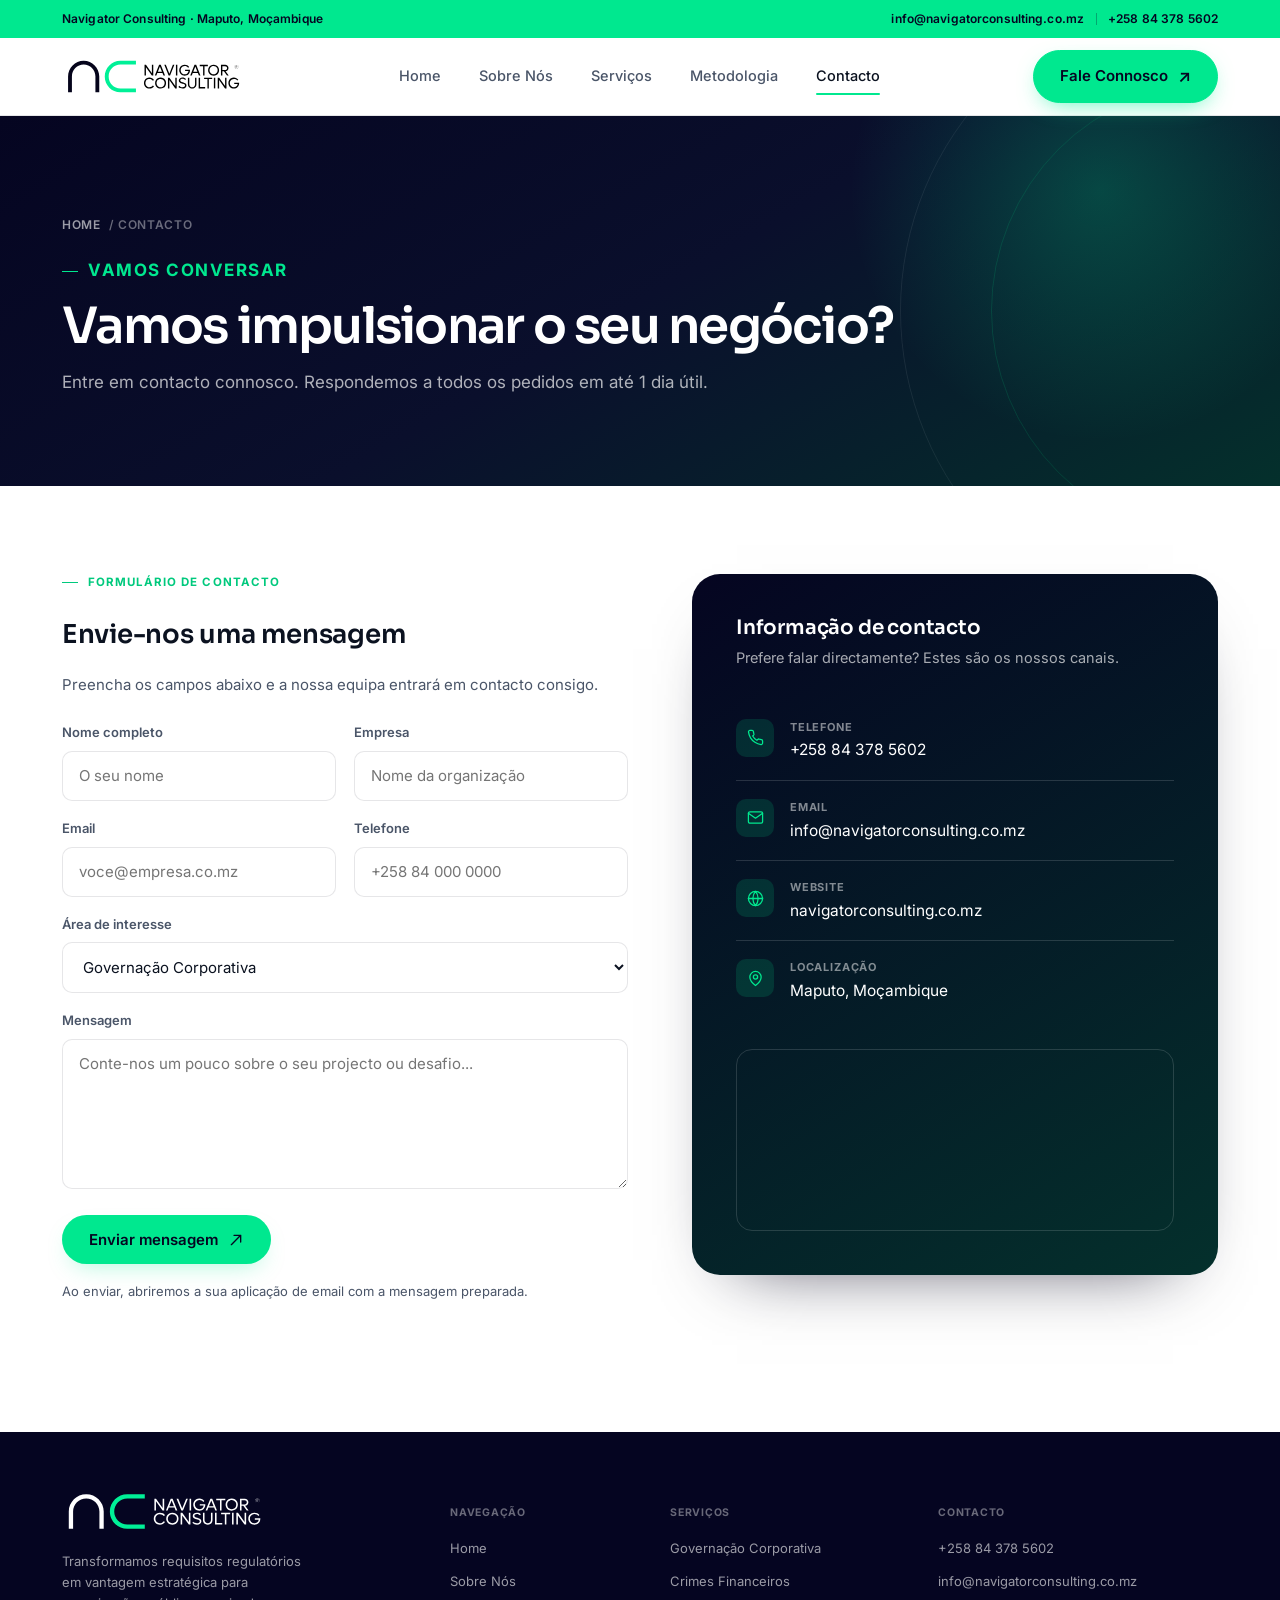
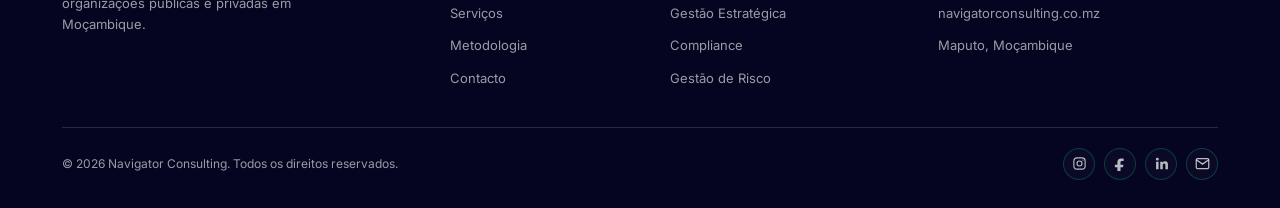
==== contacto.html @ ecb62e22 "Add interactive expertise navigation to home hero" ====
<!doctype html>
<html lang="pt-MZ">
<head>
<meta charset="UTF-8">
<meta name="viewport" content="width=device-width, initial-scale=1.0">
<title>Contacto | Navigator Consulting</title>
<meta name="description" content="Entre em contacto com a Navigator Consulting. Telefone, email e formulário de contacto para iniciar uma conversa sobre governação, risco e compliance.">
<link rel="canonical" href="https://salesio.github.io/navigator-consulting/contacto.html">
<meta property="og:type" content="website">
<meta property="og:site_name" content="Navigator Consulting">
<meta property="og:locale" content="pt_MZ">
<meta property="og:title" content="Contacto | Navigator Consulting">
<meta property="og:description" content="Vamos impulsionar o seu negócio? Entre em contacto com a Navigator Consulting.">
<meta property="og:url" content="https://salesio.github.io/navigator-consulting/contacto.html">
<meta property="og:image" content="https://salesio.github.io/navigator-consulting/images/social-preview.jpg">
<meta property="og:image:secure_url" content="https://salesio.github.io/navigator-consulting/images/social-preview.jpg">
<meta property="og:image:type" content="image/jpeg">
<meta property="og:image:width" content="1200">
<meta property="og:image:height" content="630">
<meta property="og:image:alt" content="Navigator Consulting — Governação, Risco e Compliance">
<meta name="twitter:card" content="summary_large_image">
<meta name="twitter:title" content="Contacto | Navigator Consulting">
<meta name="twitter:description" content="Entre em contacto com a nossa equipa em Maputo.">
<meta name="twitter:image" content="https://salesio.github.io/navigator-consulting/images/social-preview.jpg">
<link rel="icon" href="images/Logo%20SVG/NC%20Icone.svg" type="image/svg+xml">
<link rel="preconnect" href="https://fonts.googleapis.com">
<link rel="preconnect" href="https://fonts.gstatic.com" crossorigin>
<link href="https://fonts.googleapis.com/css2?family=Sora:wght@500;600;700;800&family=Inter:wght@400;500;600;700&display=swap" rel="stylesheet">
<link rel="stylesheet" href="css/style.css?v=20260811-2">
</head>
<body>

<header class="site-header">
  <div class="contact-ribbon">
    <div class="wrap contact-ribbon__inner">
      <span>Navigator Consulting · Maputo, Moçambique</span>
      <div><a href="mailto:info@navigatorconsulting.co.mz">info@navigatorconsulting.co.mz</a><a href="tel:+258843785602">+258 84 378 5602</a></div>
    </div>
  </div>
  <div class="wrap nav">
    <a href="index.html" class="brand">
      <img src="images/Logo%20SVG/NC%20LG%20HORIZONTAL.svg" alt="Navigator Consulting">
    </a>
    <nav class="nav-links" id="navLinks">
      <a href="index.html">Home</a>
      <a href="sobre.html">Sobre Nós</a>
      <a href="servicos.html">Serviços</a>
      <a href="metodologia.html">Metodologia</a>
      <a href="contacto.html" class="active">Contacto</a>
      <a href="https://wa.me/258843785602?text=Ol%C3%A1%20Navigator%20Consulting%2C%20gostaria%20de%20falar%20convosco." class="mobile-whatsapp" target="_blank" rel="noopener noreferrer">Fale Connosco no WhatsApp <span>↗</span></a>
    </nav>
    <div class="nav-cta">
      <a href="https://wa.me/258843785602?text=Ol%C3%A1%20Navigator%20Consulting%2C%20gostaria%20de%20falar%20convosco." class="btn btn-whatsapp" target="_blank" rel="noopener noreferrer">Fale Connosco</a>
      <button class="nav-toggle" id="navToggle" aria-label="Abrir menu" aria-expanded="false" aria-controls="navLinks">
        <span></span><span></span><span></span>
      </button>
    </div>
  </div>
</header>

<section class="page-hero">
  <div class="hero-arc" aria-hidden="true"></div>
  <div class="wrap">
    <div class="breadcrumb"><a href="index.html">Home</a> / Contacto</div>
    <p class="eyebrow on-dark">Vamos conversar</p>
    <h1>Vamos impulsionar o seu negócio?</h1>
    <p>Entre em contacto connosco. Respondemos a todos os pedidos em até 1 dia útil.</p>
  </div>
</section>

<section>
  <div class="wrap">
    <div class="contact-grid">
      <form class="contact-form" data-reveal>
        <p class="eyebrow">Formulário de contacto</p>
        <h2 class="contact-title">Envie-nos uma mensagem</h2>
        <p class="contact-intro">Preencha os campos abaixo e a nossa equipa entrará em contacto consigo.</p>

        <div class="field-row">
          <div class="field">
            <label for="nome">Nome completo</label>
            <input type="text" id="nome" name="nome" placeholder="O seu nome" required>
          </div>
          <div class="field">
            <label for="empresa">Empresa</label>
            <input type="text" id="empresa" name="empresa" placeholder="Nome da organização">
          </div>
        </div>

        <div class="field-row">
          <div class="field">
            <label for="email">Email</label>
            <input type="email" id="email" name="email" placeholder="voce@empresa.co.mz" required>
          </div>
          <div class="field">
            <label for="telefone">Telefone</label>
            <input type="tel" id="telefone" name="telefone" placeholder="+258 84 000 0000">
          </div>
        </div>

        <div class="field">
          <label for="assunto">Área de interesse</label>
          <select id="assunto" name="assunto">
            <option>Governação Corporativa</option>
            <option>Crimes Financeiros / AML</option>
            <option>Gestão Estratégica e Financeira</option>
            <option>Compliance</option>
            <option>Gestão de Risco</option>
            <option>Outro assunto</option>
          </select>
        </div>

        <div class="field">
          <label for="mensagem">Mensagem</label>
          <textarea id="mensagem" name="mensagem" placeholder="Conte-nos um pouco sobre o seu projecto ou desafio..." required></textarea>
        </div>

        <button type="submit" class="btn btn-primary form-submit">
          Enviar mensagem
          <svg viewBox="0 0 24 24" fill="none" stroke="currentColor" stroke-width="2" stroke-linecap="round"><path d="M5 19L19 5M19 5H9M19 5V15"/></svg>
        </button>
        <p class="form-note">Ao enviar, abriremos a sua aplicação de email com a mensagem preparada.</p>
        <p class="form-status" role="status" aria-live="polite"></p>
      </form>

      <div class="contact-info-card" data-reveal>
        <h3>Informação de contacto</h3>
        <p>Prefere falar directamente? Estes são os nossos canais.</p>

        <div class="contact-line">
          <div class="ic"><svg viewBox="0 0 24 24" fill="none" stroke="currentColor" stroke-width="1.8" stroke-linecap="round" stroke-linejoin="round" width="17" height="17"><path d="M22 16.9v3a2 2 0 0 1-2.2 2 19.8 19.8 0 0 1-8.6-3.1 19.5 19.5 0 0 1-6-6 19.8 19.8 0 0 1-3.1-8.7A2 2 0 0 1 4.1 2h3a2 2 0 0 1 2 1.7c.1 1 .3 2 .6 2.9a2 2 0 0 1-.4 2.1L8 9.9a16 16 0 0 0 6 6l1.2-1.2a2 2 0 0 1 2.1-.4c.9.3 1.9.5 2.9.6a2 2 0 0 1 1.8 2z"/></svg></div>
          <div>
            <div class="lbl">Telefone</div>
            <div class="val"><a href="tel:+258843785602">+258 84 378 5602</a></div>
          </div>
        </div>

        <div class="contact-line">
          <div class="ic"><svg viewBox="0 0 24 24" fill="none" stroke="currentColor" stroke-width="1.8" stroke-linecap="round" stroke-linejoin="round" width="17" height="17"><rect x="2" y="4" width="20" height="16" rx="2"/><path d="M2 6l10 7 10-7"/></svg></div>
          <div>
            <div class="lbl">Email</div>
            <div class="val"><a href="mailto:info@navigatorconsulting.co.mz">info@navigatorconsulting.co.mz</a></div>
          </div>
        </div>

        <div class="contact-line">
          <div class="ic"><svg viewBox="0 0 24 24" fill="none" stroke="currentColor" stroke-width="1.8" stroke-linecap="round" stroke-linejoin="round" width="17" height="17"><circle cx="12" cy="12" r="10"/><path d="M2 12h20M12 2a15.3 15.3 0 0 1 0 20 15.3 15.3 0 0 1 0-20z"/></svg></div>
          <div>
            <div class="lbl">Website</div>
            <div class="val"><a href="https://navigatorconsulting.co.mz">navigatorconsulting.co.mz</a></div>
          </div>
        </div>

        <div class="contact-line">
          <div class="ic"><svg viewBox="0 0 24 24" fill="none" stroke="currentColor" stroke-width="1.8" stroke-linecap="round" stroke-linejoin="round" width="17" height="17"><path d="M20 10c0 6-8 12-8 12s-8-6-8-12a8 8 0 0 1 16 0z"/><circle cx="12" cy="10" r="3"/></svg></div>
          <div>
            <div class="lbl">Localização</div>
            <div class="val">Maputo, Moçambique</div>
          </div>
        </div>

        <div class="map-frame">
          <iframe src="https://www.google.com/maps?q=Maputo,Mozambique&output=embed" loading="lazy" title="Mapa — Maputo, Moçambique"></iframe>
        </div>
      </div>
    </div>
  </div>
</section>

<footer class="site-footer">
  <div class="wrap">
    <div class="footer-top">
      <div class="footer-brand">
        <a href="index.html" class="brand">
          <img src="images/Logo%20SVG/NC%20LG%20HORIZONTAL%20copy.svg" alt="Navigator Consulting">
        </a>
        <p>Transformamos requisitos regulatórios em vantagem estratégica para organizações públicas e privadas em Moçambique.</p>
      </div>
      <div class="footer-col">
        <h5>Navegação</h5>
        <ul>
          <li><a href="index.html">Home</a></li>
          <li><a href="sobre.html">Sobre Nós</a></li>
          <li><a href="servicos.html">Serviços</a></li>
          <li><a href="metodologia.html">Metodologia</a></li>
          <li><a href="contacto.html">Contacto</a></li>
        </ul>
      </div>
      <div class="footer-col">
        <h5>Serviços</h5>
        <ul>
          <li><a href="servicos.html#governacao">Governação Corporativa</a></li>
          <li><a href="servicos.html#crimes">Crimes Financeiros</a></li>
          <li><a href="servicos.html#estrategia">Gestão Estratégica</a></li>
          <li><a href="servicos.html#compliance">Compliance</a></li>
          <li><a href="servicos.html#risco">Gestão de Risco</a></li>
        </ul>
      </div>
      <div class="footer-col">
        <h5>Contacto</h5>
        <ul>
          <li><a href="tel:+258843785602">+258 84 378 5602</a></li>
          <li><a href="mailto:info@navigatorconsulting.co.mz">info@navigatorconsulting.co.mz</a></li>
          <li><a href="https://navigatorconsulting.co.mz">navigatorconsulting.co.mz</a></li>
          <li><a href="contacto.html">Maputo, Moçambique</a></li>
        </ul>
      </div>
    </div>
    <div class="footer-bottom">
      <span>&copy; <span data-year></span> Navigator Consulting. Todos os direitos reservados.</span>
      <div class="socials">
        <a href="https://www.instagram.com/" target="_blank" rel="noopener noreferrer" aria-label="Instagram"><svg viewBox="0 0 24 24" fill="none" stroke="currentColor" stroke-width="1.8"><rect x="3" y="3" width="18" height="18" rx="5"/><circle cx="12" cy="12" r="4"/><circle cx="17.5" cy="6.5" r="1" fill="currentColor" stroke="none"/></svg></a>
        <a href="https://www.facebook.com/" target="_blank" rel="noopener noreferrer" aria-label="Facebook"><svg viewBox="0 0 24 24" fill="currentColor"><path d="M14 8h3V4.2c-.5-.1-2.2-.2-4.1-.2C9.1 4 7 6.3 7 10.4V14H3v4h4v6h5v-6h4l.7-4H12v-3.2C12 9.6 12.4 8 14 8Z"/></svg></a>
        <a href="https://www.linkedin.com/" target="_blank" rel="noopener noreferrer" aria-label="LinkedIn"><svg viewBox="0 0 24 24" fill="currentColor"><path d="M5.3 7.3A2.3 2.3 0 1 0 5.3 2.7a2.3 2.3 0 0 0 0 4.6ZM3.3 21h4V9h-4v12ZM10 9h3.8v1.6h.1c.5-1 1.8-2.1 3.7-2.1 4 0 4.7 2.6 4.7 6V21h-4v-5.8c0-1.4 0-3.2-2-3.2s-2.3 1.5-2.3 3.1V21h-4V9Z"/></svg></a>
        <a href="mailto:info@navigatorconsulting.co.mz" aria-label="Email"><svg width="15" height="15" viewBox="0 0 24 24" fill="none" stroke="currentColor" stroke-width="2"><rect x="2" y="4" width="20" height="16" rx="2"/><path d="M2 6l10 7 10-7"/></svg></a>
      </div>
    </div>
  </div>
</footer>

<script src="js/main.js?v=20260806-3"></script>
</body>
</html>
---- css/style.css ----
/* ============================================================
   Navigator Consulting — Design tokens
   ============================================================ */
:root{
  --navy-950:#050521;
  --navy-900:#0a0f2c;
  --navy-800:#101838;
  --teal-900:#04302c;
  --ink:#0b1220;
  --ink-soft:#4a5568;
  --paper:#ffffff;
  --mist-50:#f5f8f7;
  --mist-100:#eef3f1;
  --line:rgba(11,18,32,.10);
  --line-invert:rgba(255,255,255,.14);
  --green-500:#00e88f;
  --green-600:#00c97d;
  --green-glow:rgba(0,232,143,.35);
  --blue-400:#00c5ef;

  --font-display:'Sora', 'Segoe UI', sans-serif;
  --font-body:'Inter', 'Segoe UI', sans-serif;
  --font-mono:'Inter', 'Segoe UI', sans-serif;

  --container:1220px;
  --radius-sm:10px;
  --radius-md:16px;
  --radius-lg:28px;
  --ease:cubic-bezier(.16,.84,.44,1);
}

*,*::before,*::after{box-sizing:border-box;}
html{scroll-behavior:smooth;}
body{
  margin:0;
  font-family:var(--font-body);
  color:var(--ink);
  background:var(--paper);
  -webkit-font-smoothing:antialiased;
  line-height:1.52;
}
img{max-width:100%;display:block;}
a{color:inherit;text-decoration:none;}
ul{margin:0;padding:0;list-style:none;}
h1,h2,h3,h4{font-family:var(--font-display);margin:0;line-height:1.04;letter-spacing:-.01em;font-weight:600;}
p{margin:0;}
button{font-family:inherit;}

:focus-visible{outline:2px solid var(--green-500);outline-offset:3px;}

@media (prefers-reduced-motion: reduce){
  *{animation-duration:.001ms !important;animation-iteration-count:1 !important;transition-duration:.001ms !important;scroll-behavior:auto !important;}
}

.wrap{
  width:100%;
  max-width:var(--container);
  margin:0 auto;
  padding:0 32px;
}

.eyebrow{
  display:inline-flex;
  align-items:center;
  gap:10px;
  font-family:var(--font-mono);
  font-size:11.5px;
  letter-spacing:.09em;
  text-transform:uppercase;
  color:var(--green-600);
  font-weight:700;
}
.eyebrow::before{
  content:"";
  width:16px;height:1px;
  background:var(--green-600);
}
.eyebrow.on-dark{color:var(--green-500);}
.eyebrow.on-dark::before{background:var(--green-500);}

/* ---------- Buttons ---------- */
.btn{
  display:inline-flex;
  align-items:center;
  gap:10px;
  padding:14px 26px;
  border-radius:999px;
  font-weight:600;
  font-size:15px;
  border:1px solid transparent;
  cursor:pointer;
  transition:transform .35s var(--ease), background .25s ease, border-color .25s ease, color .25s ease, box-shadow .25s ease;
  white-space:nowrap;
}
.btn svg{width:16px;height:16px;transition:transform .3s var(--ease);}
.btn:hover svg{transform:translate(3px,-3px);}
.btn:hover{transform:translateY(-2px);}

.btn-primary{
  background:var(--green-500);
  color:var(--navy-950);
  box-shadow:0 10px 24px -10px var(--green-glow);
}
.btn-primary:hover{background:var(--green-600);}

.btn-whatsapp{
  position:relative;
  isolation:isolate;
  overflow:hidden;
  color:var(--navy-950);
  background:var(--green-500);
  border-color:var(--green-500);
  box-shadow:0 8px 24px -10px rgba(0,240,151,.75);
}
.btn-whatsapp::before{
  content:"";
  position:absolute;
  z-index:-1;
  top:-40%;
  bottom:-40%;
  left:-55%;
  width:38%;
  background:rgba(255,255,255,.55);
  transform:skewX(-22deg);
  transition:left .55s var(--ease);
}
.btn-whatsapp::after{
  content:"↗";
  display:inline-block;
  font-size:17px;
  line-height:1;
  transition:transform .3s var(--ease);
}
.btn-whatsapp:hover{
  color:var(--navy-950);
  background:#18f2a0;
  border-color:#18f2a0;
  transform:translateY(-3px) scale(1.02);
  box-shadow:0 14px 34px -10px rgba(0,240,151,.82);
}
.btn-whatsapp:hover::before{left:125%;}
.btn-whatsapp:hover::after{transform:translate(3px,-3px);}
.btn-whatsapp:active{
  transform:translateY(-1px) scale(.99);
  box-shadow:0 7px 18px -9px rgba(0,240,151,.7);
}

.btn-ghost{
  background:transparent;
  border-color:var(--line);
  color:var(--ink);
}
.btn-ghost:hover{border-color:var(--ink);}

.btn-ghost.on-dark{
  border-color:var(--line-invert);
  color:#fff;
}
.btn-ghost.on-dark:hover{border-color:#fff;}

/* ============================================================
   Nav
   ============================================================ */
.site-header{
  position:sticky;
  top:0;
  z-index:100;
  background:rgba(255,255,255,.86);
  backdrop-filter:blur(14px) saturate(1.4);
  border-bottom:1px solid var(--line);
}
.nav{
  display:flex;
  align-items:center;
  justify-content:space-between;
  padding:16px 0;
}
.brand{
  display:flex;
  align-items:center;
  gap:11px;
}
.brand img{height:30px;width:auto;}
.brand-word{
  font-family:var(--font-display);
  font-weight:600;
  font-size:16.5px;
  line-height:1.1;
  color:var(--ink);
}
.brand-word b{font-weight:700;}
.brand-word span{
  display:block;
  font-family:var(--font-mono);
  font-size:9.5px;
  letter-spacing:.18em;
  color:var(--ink-soft);
  font-weight:500;
  margin-top:1px;
}

.nav-links{
  display:flex;
  align-items:center;
  gap:38px;
}
.nav-links a{
  font-size:14.5px;
  font-weight:500;
  color:var(--ink-soft);
  position:relative;
  padding:4px 0;
  transition:color .2s ease;
}
.nav-links a:hover{color:var(--ink);}
.nav-links a.active{color:var(--ink);}
.nav-links a.active::after{
  content:"";
  position:absolute;
  left:0;right:0;bottom:-4px;
  height:2px;
  background:var(--green-500);
  border-radius:2px;
}
.nav-links .mobile-whatsapp{display:none;}

.nav-cta{display:flex;align-items:center;gap:18px;}
.nav-toggle{
  display:none;
  flex-direction:column;
  gap:5px;
  background:none;
  border:none;
  padding:6px;
  cursor:pointer;
}
.nav-toggle span{width:22px;height:2px;background:var(--ink);border-radius:2px;transition:transform .3s ease, opacity .3s ease;}

@media (max-width: 900px){
  .nav-links{
    position:fixed;
    inset:73px 0 0 0;
    background:#fff;
    flex-direction:column;
    align-items:flex-start;
    padding:28px 32px;
    gap:22px;
    transform:translateX(100%);
    transition:transform .4s var(--ease);
    overflow-y:auto;
  }
  .nav-links.open{transform:translateX(0);}
  .nav-links a{font-size:19px;}
  .nav-toggle{display:flex;}
  .nav-cta .btn-ghost{display:none;}
}

/* ============================================================
   Hero
   ============================================================ */
.hero{
  position:relative;
  background:
    radial-gradient(1100px 620px at 82% 8%, rgba(0,232,143,.16), transparent 60%),
    linear-gradient(150deg, var(--navy-950) 0%, var(--navy-900) 46%, var(--teal-900) 100%);
  color:#fff;
  overflow:hidden;
}
.hero-arc{
  position:absolute;
  right:-220px;
  top:50%;
  transform:translate3d(0,calc(-50% + var(--parallax-shift, 0px)),0);
  width:900px;
  height:900px;
  border-radius:50%;
  border:1px solid rgba(255,255,255,.08);
  pointer-events:none;
}
.hero-arc::before{
  content:"";
  position:absolute;
  inset:90px;
  border-radius:50%;
  border:1px solid rgba(0,232,143,.14);
}
.hero-grid{
  position:relative;
  display:grid;
  grid-template-columns:1.05fr .95fr;
  align-items:center;
  gap:40px;
  padding:96px 0 88px;
}
.hero-copy h1{
  font-size:clamp(38px,4.6vw,62px);
  color:#fff;
  margin:18px 0 24px;
}
.hero-copy h1 em{
  font-style:normal;
  background:linear-gradient(100deg,var(--green-500),var(--blue-400));
  -webkit-background-clip:text;
  background-clip:text;
  color:transparent;
}
.hero-copy p{
  font-size:17.5px;
  color:rgba(255,255,255,.72);
  max-width:520px;
  margin-bottom:36px;
}
.hero-actions{display:flex;gap:16px;flex-wrap:wrap;}

.hero-visual{
  position:relative;
  border-radius:var(--radius-lg);
  overflow:hidden;
  aspect-ratio:4/5;
  isolation:isolate;
}
.hero-visual img{width:100%;height:100%;object-fit:cover;}
.hero-visual::after{
  content:"";
  position:absolute;inset:0;
  background:linear-gradient(200deg, transparent 40%, rgba(4,4,20,.55) 100%);
}
.hero-badge{
  position:absolute;
  left:-24px;bottom:32px;
  z-index:2;
  background:#fff;
  color:var(--ink);
  padding:18px 22px;
  border-radius:var(--radius-md);
  box-shadow:0 24px 50px -18px rgba(0,0,0,.45);
  display:flex;
  align-items:center;
  gap:14px;
  max-width:250px;
}
.hero-badge .num{
  font-family:var(--font-display);
  font-size:26px;
  font-weight:700;
  color:var(--green-600);
}
.hero-badge .lbl{font-size:12.5px;color:var(--ink-soft);line-height:1.35;}

.pillars-strip{
  position:relative;
  border-top:1px solid rgba(255,255,255,.08);
}
.pillars-row{
  display:flex;
  flex-wrap:wrap;
  gap:14px 34px;
  padding:26px 0;
  font-family:var(--font-mono);
  font-size:11.5px;
  letter-spacing:.075em;
  text-transform:uppercase;
  color:rgba(255,255,255,.55);
}
.pillars-row b{color:#fff;font-weight:500;}

@media (max-width:900px){
  .hero-grid{grid-template-columns:1fr;padding:56px 0 60px;}
  .hero-visual{order:-1;aspect-ratio:16/10;}
  .hero-badge{left:16px;bottom:-20px;}
}

/* ============================================================
   Sections / generic
   ============================================================ */
section{padding:108px 0;}
.section-mist{background:var(--mist-50);}
.section-navy{
  background:linear-gradient(150deg,var(--navy-950), var(--teal-900));
  color:#fff;
}
.section-head{
  display:flex;
  justify-content:space-between;
  align-items:flex-end;
  gap:40px;
  margin-bottom:56px;
}
.section-head h2{font-size:clamp(28px,3.2vw,42px);margin-top:14px;}
.section-head .lede{max-width:380px;color:var(--ink-soft);font-size:15.5px;line-height:1.52;}
.section-navy .section-head .lede{color:rgba(255,255,255,.65);}
.section-navy .eyebrow{color:var(--green-500);}
.section-navy .eyebrow::before{background:var(--green-500);}

.corner-arrow{
  width:38px;height:38px;
  border-radius:50%;
  border:1px solid var(--line);
  display:flex;align-items:center;justify-content:center;
  flex-shrink:0;
}
.corner-arrow svg{width:15px;height:15px;}
.section-navy .corner-arrow{border-color:var(--line-invert);}

/* ---------- About / split ---------- */
.split{
  display:grid;
  grid-template-columns:.9fr 1.1fr;
  gap:72px;
  align-items:center;
}
.split.reverse{grid-template-columns:1.1fr .9fr;}
.split.reverse .split-media{order:2;}
.split-media{
  position:relative;
  border-radius:var(--radius-lg);
  overflow:hidden;
}
.split-media img{width:100%;aspect-ratio:4/3.3;object-fit:cover;}
.split-body p{color:var(--ink-soft);font-size:16px;margin-top:18px;}
.split-body p + p{margin-top:14px;}

@media (max-width:900px){
  .split,.split.reverse{grid-template-columns:1fr;gap:36px;}
  .split.reverse .split-media{order:0;}
}

/* ---------- Value / mission cards ---------- */
.card-row{display:grid;grid-template-columns:repeat(3,1fr);gap:22px;}
.value-card{
  border:1px solid var(--line);
  border-radius:var(--radius-md);
  padding:30px 28px;
  transition:border-color .25s ease, transform .3s ease;
}
.value-card:hover{border-color:var(--green-500);transform:translateY(-4px);}
.value-card .ic{
  width:44px;height:44px;
  border-radius:12px;
  background:var(--mist-100);
  display:flex;align-items:center;justify-content:center;
  margin-bottom:18px;
  color:var(--green-600);
}
.value-card h3{font-size:17px;margin-bottom:8px;}
.value-card p{color:var(--ink-soft);font-size:14.5px;}
.value-card .tags{display:flex;flex-wrap:wrap;gap:8px;margin-top:4px;}
.value-card .tags span{
  font-size:13px;color:var(--ink-soft);
  padding:5px 0;
}
@media (max-width:900px){.card-row{grid-template-columns:1fr;}}

/* ---------- Services grid ---------- */
.services-grid{
  display:grid;
  grid-template-columns:repeat(2,1fr);
  gap:2px;
  background:var(--line);
  border:1px solid var(--line);
  border-radius:var(--radius-lg);
  overflow:hidden;
}
.service-card{
  background:#fff;
  padding:44px 40px;
  transition:background .3s ease;
}
.service-card:hover{background:var(--mist-50);}
.service-card .ic{
  width:52px;height:52px;
  border-radius:14px;
  background:linear-gradient(135deg,var(--green-500),var(--blue-400));
  display:flex;align-items:center;justify-content:center;
  color:var(--navy-950);
  margin-bottom:24px;
}
.service-card h3{font-size:21px;margin-bottom:14px;}
.service-card ul{display:flex;flex-direction:column;gap:10px;}
.service-card ul li{
  font-size:14.5px;
  color:var(--ink-soft);
  padding-left:18px;
  position:relative;
}
.service-card ul li::before{
  content:"";
  position:absolute;left:0;top:9px;
  width:6px;height:6px;
  border-radius:50%;
  background:var(--green-500);
}
@media (max-width:800px){.services-grid{grid-template-columns:1fr;}}

/* ---------- Solutions mini grid ---------- */
.solutions-grid{display:grid;grid-template-columns:repeat(2,1fr);gap:20px;}
.solution-card{
  border:1px solid var(--line-invert);
  border-radius:var(--radius-md);
  padding:28px;
  display:flex;
  gap:18px;
}
.solution-card .ic{
  width:40px;height:40px;flex-shrink:0;
  border-radius:10px;
  background:rgba(0,232,143,.14);
  display:flex;align-items:center;justify-content:center;
  color:var(--green-500);
}
.solution-card h4{font-size:16px;margin-bottom:8px;color:#fff;}
.solution-card p{font-size:14px;color:rgba(255,255,255,.62);}
@media (max-width:700px){.solutions-grid{grid-template-columns:1fr;}}

/* ---------- Methodology steps ---------- */
.steps-rail{
  position:relative;
  display:grid;
  grid-template-columns:repeat(6,1fr);
  gap:0;
}
.steps-rail::before{
  content:"";
  position:absolute;
  top:23px;left:0;right:0;
  height:1px;
  background:var(--line);
}
.step{
  position:relative;
  padding-top:64px;
  padding-right:20px;
}
.step .n{
  position:absolute;top:0;left:0;
  width:46px;height:46px;
  border-radius:50%;
  background:#fff;
  border:1px solid var(--line);
  display:flex;align-items:center;justify-content:center;
  font-family:var(--font-mono);
  font-size:12px;
  font-weight:700;
  z-index:1;
}
.step.is-active .n{background:var(--green-500);border-color:var(--green-500);color:var(--navy-950);font-weight:700;}
.step h4{font-size:16px;margin-bottom:8px;}
.step p{font-size:13.5px;color:var(--ink-soft);}
.section-navy .steps-rail::before{
  background:linear-gradient(90deg,var(--green-500),rgba(0,232,143,.18));
}
.section-navy .step .n{
  background:#0b2029;
  border-color:rgba(0,232,143,.42);
  color:var(--green-500);
  box-shadow:0 0 0 7px rgba(0,232,143,.045);
}
.section-navy .step.is-active .n{
  background:var(--green-500);
  border-color:var(--green-500);
  color:var(--navy-950);
}
.section-navy .step h4{color:#fff;}
.section-navy .step p{color:rgba(255,255,255,.58);}
@media (max-width:960px){
  .steps-rail{grid-template-columns:repeat(2,1fr);gap:36px 20px;}
  .steps-rail::before{display:none;}
}

/* ---------- Integrated model ---------- */
.integrated-model-section{overflow:hidden;}
.integrated-model-grid{
  display:grid;
  grid-template-columns:minmax(0,.9fr) minmax(520px,1.1fr);
  gap:72px;
  align-items:center;
}
.integrated-model-copy h2{
  margin-top:14px;
  color:#fff;
  font-size:clamp(30px,3.5vw,46px);
  letter-spacing:-.03em;
}
.integrated-model-copy>p{
  max-width:560px;
  margin-top:18px;
  color:rgba(255,255,255,.68);
  font-size:16px;
}
.integrated-points{
  display:grid;
  gap:12px;
  margin-top:30px;
}
.integrated-points li{
  display:flex;
  align-items:flex-start;
  gap:14px;
  padding:16px 18px;
  border:1px solid rgba(255,255,255,.12);
  border-radius:14px;
  background:rgba(255,255,255,.045);
}
.integrated-points .dot{
  display:flex;
  width:28px;height:28px;
  flex:0 0 28px;
  align-items:center;justify-content:center;
  margin-top:1px;
  border-radius:50%;
  color:var(--green-500);
  background:rgba(0,232,143,.13);
}
.integrated-points .dot svg{width:14px;height:14px;}
.integrated-points strong{display:block;color:#fff;font-size:15px;}
.integrated-points small{
  display:block;
  margin-top:2px;
  color:rgba(255,255,255,.52);
  font-size:13px;
  line-height:1.45;
}
.model-diagram{
  position:relative;
  display:flex;
  align-items:center;
  justify-content:center;
  height:460px;
  min-width:520px;
}
.model-circle{
  position:absolute;
  top:50%;
  border-radius:50%;
  display:flex;align-items:center;justify-content:center;
  font-family:var(--font-mono);
  font-size:14px;
  letter-spacing:.045em;
  font-weight:600;
  transform:translateY(-50%);
}
.model-diagram .c1{
  width:260px;height:260px;
  left:calc(50% - 245px);
  background:rgba(0,232,143,.14);
  border:1px solid rgba(0,232,143,.55);
  color:#eafff5;
  justify-content:flex-start;padding-left:34px;
}
.model-diagram .c2{
  width:260px;height:260px;
  left:calc(50% - 130px);
  z-index:1;
  background:rgba(0,197,239,.12);
  border:1px solid rgba(0,197,239,.45);
  color:#e6faff;
  align-items:flex-start;
  padding-top:34px;
}
.model-diagram .c3{
  width:260px;height:260px;
  left:calc(50% - 15px);
  background:rgba(255,255,255,.08);
  border:1px solid rgba(255,255,255,.35);
  color:#fff;
  justify-content:flex-end;padding-right:34px;
}
.model-center{
  position:relative;
  z-index:3;
  text-align:center;
  font-family:var(--font-display);
  color:#fff;
  display:flex;
  flex-direction:column;
  align-items:center;
  line-height:1.15;
}
.model-center strong{font-size:30px;letter-spacing:-.04em;}
.model-center small{
  margin-top:5px;
  color:rgba(255,255,255,.65);
  font-family:var(--font-mono);
  font-size:9px;
  letter-spacing:.08em;
  text-transform:uppercase;
}
@media (max-width:1050px){
  .integrated-model-grid{grid-template-columns:1fr;gap:44px;}
  .integrated-model-copy>p{max-width:680px;}
  .model-diagram{width:100%;min-width:0;}
}
@media (max-width:620px){
  .model-diagram{
    width:520px;
    height:360px;
    margin-left:50%;
    transform:translateX(-50%) scale(.67);
  }
}

/* ---------- CTA band ---------- */
.cta-band{
  position:relative;
  background:linear-gradient(135deg,var(--navy-950),var(--teal-900));
  color:#fff;
  border-radius:var(--radius-lg);
  padding:72px 64px;
  overflow:hidden;
  display:flex;
  justify-content:space-between;
  align-items:center;
  gap:40px;
}
.cta-band::before{
  content:"";
  position:absolute;right:-120px;top:-120px;
  width:320px;height:320px;
  border-radius:50%;
  background:radial-gradient(circle, rgba(0,232,143,.25), transparent 70%);
}
.cta-band h2{font-size:clamp(26px,3vw,38px);max-width:520px;}
.cta-band .actions{display:flex;gap:16px;flex-shrink:0;flex-wrap:wrap;}
@media (max-width:760px){
  .cta-band{flex-direction:column;align-items:flex-start;padding:48px 32px;}
}

/* ============================================================
   Contact page
   ============================================================ */
.contact-grid{
  display:grid;
  grid-template-columns:1fr 1fr;
  gap:64px;
}
.contact-form{display:flex;flex-direction:column;gap:18px;}
.field{display:flex;flex-direction:column;gap:8px;}
.field label{font-size:13px;font-weight:600;color:var(--ink-soft);}
.field input,.field select,.field textarea{
  border:1px solid var(--line);
  border-radius:10px;
  padding:14px 16px;
  font-family:inherit;
  font-size:15px;
  color:var(--ink);
  background:#fff;
  transition:border-color .2s ease;
}
.field input:focus,.field select:focus,.field textarea:focus{
  border-color:var(--green-500);
  outline:none;
}
.field textarea{resize:vertical;min-height:120px;}
.field-row{display:grid;grid-template-columns:1fr 1fr;gap:18px;}

.contact-info-card{
  background:linear-gradient(150deg,var(--navy-950),var(--teal-900));
  color:#fff;
  border-radius:var(--radius-lg);
  padding:44px;
  height:fit-content;
}
.contact-info-card h3{font-size:20px;margin-bottom:8px;}
.contact-info-card>p{color:rgba(255,255,255,.65);font-size:14.5px;margin-bottom:32px;}
.contact-line{
  display:flex;
  gap:16px;
  align-items:flex-start;
  padding:18px 0;
  border-top:1px solid var(--line-invert);
}
.contact-line:first-of-type{border-top:none;}
.contact-line .ic{
  width:38px;height:38px;flex-shrink:0;
  border-radius:10px;
  background:rgba(0,232,143,.14);
  display:flex;align-items:center;justify-content:center;
  color:var(--green-500);
}
.contact-line .lbl{font-size:11px;color:rgba(255,255,255,.5);letter-spacing:.075em;text-transform:uppercase;font-family:var(--font-mono);font-weight:700;}
.contact-line .val{font-size:15.5px;margin-top:3px;}
.map-frame{
  margin-top:28px;
  border-radius:var(--radius-md);
  overflow:hidden;
  border:1px solid var(--line-invert);
}
.map-frame iframe{width:100%;height:180px;border:0;display:block;filter:grayscale(.3);}

@media (max-width:900px){
  .contact-grid{grid-template-columns:1fr;gap:44px;}
  .field-row{grid-template-columns:1fr;}
}

/* ============================================================
   Footer
   ============================================================ */
.site-footer{
  background:var(--navy-950);
  color:rgba(255,255,255,.6);
  padding:80px 0 34px;
}
.footer-top{
  display:grid;
  grid-template-columns:1.4fr .8fr .8fr 1fr;
  gap:40px;
  padding-bottom:56px;
  border-bottom:1px solid var(--line-invert);
}
.footer-brand .brand{margin-bottom:18px;}
.footer-brand .brand-word{color:#fff;}
.footer-brand .brand-word span{color:rgba(255,255,255,.45);}
.footer-brand p{font-size:14.5px;line-height:1.55;max-width:280px;}
.footer-col h5{
  font-family:var(--font-mono);
  font-size:11.5px;
  letter-spacing:.075em;
  text-transform:uppercase;
  color:rgba(255,255,255,.4);
  margin-bottom:20px;
  font-weight:700;
}
.footer-col ul{display:flex;flex-direction:column;gap:12px;}
.footer-col a{font-size:14.5px;transition:color .2s ease;}
.footer-col a:hover{color:#fff;}
.footer-bottom{
  display:flex;
  justify-content:space-between;
  align-items:center;
  padding-top:28px;
  font-size:13px;
  flex-wrap:wrap;
  gap:12px;
}
.footer-bottom .socials{display:flex;gap:14px;}
.footer-bottom .socials a{
  width:34px;height:34px;
  border:1px solid var(--line-invert);
  border-radius:50%;
  display:flex;align-items:center;justify-content:center;
  transition:border-color .2s ease, color .2s ease;
}
.footer-bottom .socials a:hover{border-color:var(--green-500);color:var(--green-500);}

@media (max-width:900px){
  .footer-top{grid-template-columns:1fr 1fr;row-gap:36px;}
}
@media (max-width:560px){
  .footer-top{grid-template-columns:1fr;}
}

/* ============================================================
   Page hero (interior pages)
   ============================================================ */
.page-hero{
  position:relative;
  background:linear-gradient(150deg, var(--navy-950) 0%, var(--navy-900) 50%, var(--teal-900) 100%);
  color:#fff;
  padding:76px 0 68px;
  overflow:hidden;
}
.page-hero .hero-arc{width:640px;height:640px;right:-260px;}
.page-hero h1{font-size:clamp(32px,4.4vw,52px);margin:16px 0 18px;max-width:680px;}
.page-hero p{color:rgba(255,255,255,.68);font-size:16.5px;max-width:560px;}
.breadcrumb{
  display:flex;align-items:center;gap:8px;
  font-family:var(--font-mono);
  font-size:12px;color:rgba(255,255,255,.4);
  margin-bottom:16px;
  text-transform:uppercase;
  letter-spacing:.055em;
  font-weight:600;
}
.breadcrumb a{color:rgba(255,255,255,.6);}
.breadcrumb a:hover{color:#fff;}

/* utility */
.mt-64{margin-top:64px;}
.text-center{text-align:center;margin-left:auto;margin-right:auto;}

[data-reveal]{
  opacity:0;
  transform:translateY(22px);
  transition:opacity .7s var(--ease), transform .7s var(--ease);
}
[data-reveal].is-visible{opacity:1;transform:translateY(0);}
[data-reveal-delay="1"]{transition-delay:.08s;}
[data-reveal-delay="2"]{transition-delay:.16s;}
[data-reveal-delay="3"]{transition-delay:.24s;}
[data-reveal-delay="4"]{transition-delay:.32s;}

/* ============================================================
   2026 brand polish
   ============================================================ */
html{scroll-padding-top:88px;}
body{overflow-x:hidden;}
body.menu-open{overflow:hidden;}
body::selection{background:var(--green-500);color:var(--navy-950);}

.site-header{background:rgba(255,255,255,.94);}
.nav{min-height:76px;padding:12px 32px;}
.brand{flex:0 0 auto;}
.brand img{
  width:190px;
  height:auto;
  max-height:44px;
  object-fit:contain;
  object-position:left center;
}
.site-header .brand img{width:184px;}
.site-footer .brand img{width:206px;max-height:none;}
.site-header.is-scrolled{box-shadow:0 12px 35px rgba(5,4,27,.08);}

.hero-grid{min-height:690px;padding:72px 0;}
.hero-copy{position:relative;z-index:2;}
.hero-copy h1{font-size:clamp(42px,5vw,68px);letter-spacing:-.035em;max-width:720px;}
.hero-copy p{max-width:610px;}
.hero-visual{
  min-height:570px;
  box-shadow:0 32px 90px rgba(0,0,0,.27);
  border:1px solid rgba(255,255,255,.12);
}
.hero-visual img{object-position:center 28%;}
.hero::after,.page-hero::after{
  content:"";
  position:absolute;
  inset:0;
  pointer-events:none;
  opacity:.23;
  background-image:radial-gradient(rgba(255,255,255,.38) .7px,transparent .7px);
  background-size:18px 18px;
  mask-image:linear-gradient(90deg,#000,transparent 55%);
}
.hero .wrap,.page-hero .wrap{position:relative;z-index:2;}
.pillars-row{justify-content:space-between;}

section{padding:104px 0;}
.section-mist{
  background:
    radial-gradient(650px 420px at 100% 0,rgba(0,240,151,.08),transparent 70%),
    var(--mist-50);
}
.section-head h2,.split-body h2{letter-spacing:-.025em;}
.split-media{box-shadow:0 28px 60px -40px rgba(5,4,27,.6);}
.split-media::after{
  content:"";
  position:absolute;
  inset:0;
  border:1px solid rgba(255,255,255,.35);
  border-radius:inherit;
  pointer-events:none;
}
.split-media img{aspect-ratio:4/3;transition:transform .8s var(--ease);}
.split-media img.portrait-crop{
  aspect-ratio:4/4.45;
  object-position:center top;
}
.parallax-media img{
  transform:translate3d(0,var(--parallax-shift, 0px),0) scale(1.07);
  will-change:transform;
}
.split-media.parallax-media:hover img{
  transform:translate3d(0,var(--parallax-shift, 0px),0) scale(1.1);
}
.hero-arc.parallax-active{will-change:transform;}
.services-grid{box-shadow:0 26px 70px -50px rgba(5,4,27,.55);}
.service-card{position:relative;overflow:hidden;}
.service-card::after{
  content:"";
  position:absolute;
  left:0;bottom:0;
  width:0;height:3px;
  background:linear-gradient(90deg,var(--green-500),var(--blue-400));
  transition:width .45s var(--ease);
}
.service-card:hover::after{width:100%;}
.value-card{background:#fff;box-shadow:0 20px 50px -42px rgba(5,4,27,.5);}

.page-hero{padding:92px 0 82px;min-height:370px;display:flex;align-items:center;}
.page-hero h1{font-size:clamp(38px,5vw,60px);letter-spacing:-.035em;max-width:850px;}
.page-hero p{font-size:17px;max-width:680px;}
.page-hero::before{
  content:"";
  position:absolute;
  width:520px;height:520px;
  right:-80px;top:-185px;
  border-radius:50%;
  background:radial-gradient(circle,rgba(0,240,151,.22),transparent 68%);
}
.breadcrumb{margin-bottom:20px;}

.cta-band{box-shadow:0 35px 80px -48px rgba(5,4,27,.8);}
.cta-band h2{letter-spacing:-.03em;}
.contact-info-card{box-shadow:0 30px 70px -45px rgba(5,4,27,.8);}
.field input,.field select,.field textarea{min-height:50px;}
.field textarea{min-height:150px;}
.field input:hover,.field select:hover,.field textarea:hover{border-color:rgba(11,18,32,.25);}
.form-note{font-size:13px;color:var(--ink-soft);}
.form-status{min-height:24px;font-size:14px;color:var(--green-600);font-weight:600;}

.site-footer{padding-top:72px;}
.footer-brand p{margin-top:24px;}
.socials a[href="#"]{display:none;}

@media (max-width:1100px){
  .nav-links{gap:24px;}
  .nav-cta .btn{padding:12px 18px;}
  .hero-grid{gap:30px;}
}
@media (max-width:900px){
  .site-header{isolation:isolate;}
  .wrap{padding-left:24px;padding-right:24px;}
  .nav{padding:10px 24px;min-height:70px;}
  .site-header .brand img{width:160px;}
  .nav-links{
    position:absolute;
    top:100%;
    right:0;
    bottom:auto;
    left:0;
    width:100%;
    height:calc(100vh - 70px);
    height:calc(100dvh - 70px);
    padding:40px 24px;
    gap:0;
    background:rgba(5,4,27,.985);
    opacity:0;
    visibility:hidden;
    pointer-events:none;
    overscroll-behavior:contain;
    -webkit-overflow-scrolling:touch;
    box-shadow:0 20px 40px rgba(5,4,27,.18);
  }
  .nav-links.open{opacity:1;visibility:visible;pointer-events:auto;}
  .nav-links a{
    width:100%;
    padding:18px 0;
    color:rgba(255,255,255,.75);
    border-bottom:1px solid rgba(255,255,255,.1);
    font-size:20px;
  }
  .nav-links a:hover,.nav-links a.active{color:#fff;}
  .nav-links .mobile-whatsapp{
    display:flex;
    align-items:center;
    justify-content:space-between;
    margin-top:22px;
    padding:16px 18px;
    border:0;
    border-radius:12px;
    color:var(--navy-950);
    background:var(--green-500);
    font-size:15px;
    font-weight:700;
  }
  .nav-links .mobile-whatsapp:hover{color:var(--navy-950);background:#18f2a0;}
  .nav-links .mobile-whatsapp span{font-size:18px;}
  .nav-links a.active::after{left:auto;right:0;top:50%;bottom:auto;width:8px;height:8px;border-radius:50%;}
  .nav-cta{flex-shrink:0;}
  .nav-cta .btn-whatsapp{display:none;}
  .nav-toggle{
    display:flex;
    width:44px;height:44px;
    flex:0 0 44px;
    align-items:center;justify-content:center;
    border:1px solid var(--line);
    border-radius:50%;
    touch-action:manipulation;
    -webkit-tap-highlight-color:transparent;
  }
  .nav-toggle.is-open span:nth-child(1){transform:translateY(7px) rotate(45deg);}
  .nav-toggle.is-open span:nth-child(2){opacity:0;}
  .nav-toggle.is-open span:nth-child(3){transform:translateY(-7px) rotate(-45deg);}
  .hero-grid{min-height:auto;padding:48px 0 64px;}
  .hero-visual{min-height:0;aspect-ratio:4/3;order:0;}
  .hero-copy{order:-1;}
  .hero-copy h1{font-size:clamp(38px,9vw,58px);}
  .hero-badge{bottom:16px;}
  section{padding:78px 0;}
  .page-hero{min-height:330px;padding:70px 0 64px;}
}
@media (max-width:620px){
  .wrap{padding-left:20px;padding-right:20px;}
  .nav{padding-left:20px;padding-right:20px;}
  .site-header .brand img{width:146px;}
  .nav-links{padding:28px 20px calc(28px + env(safe-area-inset-bottom));}
  .nav-links a{padding:16px 0;font-size:19px;}
  .hero-grid{padding-top:40px;gap:36px;}
  .hero-copy h1{font-size:clamp(36px,11vw,48px);margin-top:14px;}
  .hero-copy p{font-size:16px;margin-bottom:28px;}
  .hero-actions,.cta-band .actions{width:100%;display:grid;}
  .hero-actions .btn,.cta-band .btn{justify-content:center;width:100%;}
  .hero-visual{aspect-ratio:1/1;}
  .hero-badge{left:12px;right:12px;bottom:12px;max-width:none;}
  .pillars-row{display:grid;grid-template-columns:1fr 1fr;gap:14px 16px;font-size:10.5px;}
  section{padding:64px 0;}
  .section-head{display:block;margin-bottom:36px;}
  .section-head .lede{margin-top:18px;}
  .service-card{padding:32px 24px;}
  .value-card{padding:26px 22px;}
  .page-hero{min-height:300px;padding:58px 0 54px;}
  .page-hero h1{font-size:clamp(34px,10vw,46px);}
  .page-hero p{font-size:15.5px;}
  .cta-band{padding:40px 24px;border-radius:20px;}
  .contact-info-card{padding:32px 22px;}
  .footer-top{gap:34px;padding-bottom:42px;}
  .footer-bottom{align-items:flex-start;flex-direction:column;}
  .steps-rail{grid-template-columns:1fr;gap:24px;}
  .step{padding-left:62px;padding-top:0;min-height:48px;}
}

@media (max-width:760px), (prefers-reduced-motion:reduce){
  .parallax-media img,
  .split-media.parallax-media:hover img{
    transform:none;
    will-change:auto;
  }
  .hero-arc.parallax-active{
    --parallax-shift:0px !important;
    will-change:auto;
  }
}

/* ============================================================
   Client review refinements
   ============================================================ */
section{padding:88px 0;}

.btn-ghost:not(.on-dark){
  color:var(--navy-950);
  background:var(--green-500);
  border-color:var(--green-500);
  box-shadow:0 10px 26px -14px rgba(0,240,151,.78);
}
.btn-ghost:not(.on-dark):hover{
  color:var(--navy-950);
  background:#18f2a0;
  border-color:#18f2a0;
  box-shadow:0 16px 34px -14px rgba(0,240,151,.88);
}

.services-grid{
  gap:1px;
  background:rgba(0,240,151,.5);
  border-color:rgba(0,240,151,.35);
}
.service-card{
  isolation:isolate;
  min-height:310px;
  color:#fff;
  background:
    radial-gradient(280px 190px at 100% 0,rgba(0,240,151,.12),transparent 72%),
    linear-gradient(145deg,#070821,#062029);
  transition:background .4s var(--ease),box-shadow .35s ease;
}
.service-card:nth-child(3){
  background:
    radial-gradient(300px 220px at 100% 0,rgba(0,240,151,.2),transparent 70%),
    linear-gradient(145deg,#071326,#04372d);
}
.service-card:hover{
  background:
    radial-gradient(330px 230px at 100% 0,rgba(0,240,151,.3),transparent 70%),
    linear-gradient(145deg,#071326,#04483a);
  box-shadow:inset 0 0 0 1px rgba(0,240,151,.38);
}
.service-card .ic{
  position:absolute;
  z-index:-1;
  top:22px;
  right:26px;
  width:104px;
  height:104px;
  margin:0;
  color:var(--green-500);
  background:transparent;
  opacity:.12;
  transition:transform .55s var(--ease),opacity .35s ease;
}
.service-card .ic svg{width:76px;height:76px;}
.service-card:hover .ic{opacity:.28;transform:rotate(-7deg) scale(1.12);}
.service-card h3{
  position:relative;
  max-width:78%;
  color:#fff;
  font-size:20px;
}
.service-card .brand-green{color:var(--green-500);}
.service-card ul{position:relative;max-width:88%;}
.service-card ul li{color:rgba(255,255,255,.68);font-size:13.5px;}
.service-card ul li::before{background:var(--green-500);box-shadow:0 0 10px rgba(0,240,151,.65);}

#estrategia .split-body h2{
  color:var(--green-600);
  background:linear-gradient(100deg,#009f69,var(--green-500));
  -webkit-background-clip:text;
  background-clip:text;
  -webkit-text-fill-color:transparent;
}

.site-footer{padding:56px 0 28px;}
.footer-top{
  grid-template-columns:1.35fr .72fr .9fr 1.05fr;
  gap:28px;
  padding-bottom:38px;
}
.footer-brand .brand{margin-bottom:12px;}
.footer-brand p{margin-top:16px;font-size:13px;line-height:1.6;max-width:260px;}
.footer-col h5{margin-bottom:14px;font-size:10.5px;}
.footer-col ul{gap:8px;}
.footer-col a{font-size:13px;}
.footer-bottom{padding-top:20px;font-size:12px;}
.footer-bottom .socials{gap:9px;}
.footer-bottom .socials a{
  width:32px;
  height:32px;
  border-color:rgba(0,240,151,.22);
  color:rgba(255,255,255,.72);
  background:rgba(255,255,255,.025);
}
.footer-bottom .socials a svg{width:15px;height:15px;}
.footer-bottom .socials a:hover{
  color:var(--navy-950);
  border-color:var(--green-500);
  background:var(--green-500);
  transform:translateY(-2px);
}

@media (max-width:900px){
  section{padding:70px 0;}
  .footer-top{grid-template-columns:1.25fr 1fr;gap:30px 24px;}
}
@media (max-width:620px){
  section{padding:58px 0;}
  .service-card{min-height:0;padding:30px 22px;}
  .service-card .ic{width:82px;height:82px;top:18px;right:16px;}
  .service-card .ic svg{width:60px;height:60px;}
  .service-card h3{max-width:76%;font-size:18px;}
  .service-card ul{max-width:100%;}
  .footer-top{grid-template-columns:1fr;gap:26px;padding-bottom:32px;}
  .footer-col ul{gap:7px;}
  .footer-bottom .socials{order:-1;}
}

/* ============================================================
   Unified visual system — August 2026
   ============================================================ */
.home-hero{padding:0;}
.section-title{
  margin-top:14px;
  max-width:720px;
  font-size:clamp(27px,3vw,40px);
  letter-spacing:-.03em;
}
.content-cta{margin-top:28px;}
.section-flush-top{padding-top:0;}
.contact-title{margin:12px 0 8px;font-size:26px;}
.contact-intro{margin-bottom:8px;color:var(--ink-soft);font-size:15px;}
.form-submit{align-self:flex-start;margin-top:8px;}
.section-actions{
  margin-top:52px;
  text-align:center;
}
.section-actions--dark{margin-top:56px;}

/* A more editorial and confident opening composition. */
.home-hero .hero-copy h1{max-width:760px;}
.home-hero .hero-visual{
  border-radius:32px 32px 8px 32px;
  background:var(--navy-900);
}
.home-hero .hero-visual::before{
  content:"";
  position:absolute;
  z-index:2;
  inset:18px;
  border:1px solid rgba(255,255,255,.2);
  border-radius:22px 22px 4px 22px;
  pointer-events:none;
}
.home-hero .hero-badge{
  left:20px;
  bottom:20px;
  border-radius:4px 18px 18px 18px;
  border-left:4px solid var(--green-500);
}
.pillars-strip{
  background:rgba(1,6,28,.38);
  backdrop-filter:blur(8px);
}
.pillars-row span{display:flex;align-items:center;gap:5px;}
.pillars-row span::before{
  content:"";
  width:5px;height:5px;
  margin-right:5px;
  border-radius:50%;
  background:var(--green-500);
  box-shadow:0 0 12px var(--green-glow);
}

/* One consistent five-practice family instead of disconnected tiles. */
.practice-section{position:relative;overflow:hidden;}
.practice-section::before{
  content:"05";
  position:absolute;
  right:-.03em;
  top:-.22em;
  color:rgba(5,5,33,.025);
  font:700 clamp(210px,28vw,460px)/1 var(--font-display);
  pointer-events:none;
}
.practice-section .services-grid{
  position:relative;
  grid-template-columns:repeat(6,1fr);
  gap:1px;
  counter-reset:practice;
  background:rgba(0,232,143,.34);
  border-color:rgba(0,232,143,.28);
}
.practice-section .service-card{
  grid-column:span 2;
  min-height:340px;
  padding:40px 34px;
  counter-increment:practice;
  background:
    radial-gradient(300px 210px at 100% 0,rgba(0,232,143,.12),transparent 72%),
    linear-gradient(145deg,#070821,#062029);
}
.practice-section .service-card:nth-child(4),
.practice-section .service-card:nth-child(5){grid-column:span 3;}
.practice-section .service-card::before{
  content:"0" counter(practice);
  position:absolute;
  right:28px;
  bottom:20px;
  color:rgba(255,255,255,.08);
  font:600 44px/1 var(--font-mono);
  letter-spacing:-.08em;
}
.practice-section .service-card:nth-child(3){
  background:
    radial-gradient(300px 210px at 100% 0,rgba(0,232,143,.12),transparent 72%),
    linear-gradient(145deg,#070821,#062029);
}
.practice-section .service-card:hover{
  background:
    radial-gradient(330px 230px at 100% 0,rgba(0,232,143,.25),transparent 70%),
    linear-gradient(145deg,#071326,#083b33);
}
.practice-section .service-card h3{
  max-width:82%;
  min-height:44px;
  color:#fff;
}
.practice-section .service-card ul{max-width:92%;}

/* The home methodology reads as one connected journey. */
.section-navy .steps-rail{gap:12px;}
.section-navy .steps-rail::before{left:23px;right:calc(16.666% - 23px);}
.section-navy .step{
  min-height:150px;
  padding:70px 14px 18px 0;
}
.section-navy .step .n{
  color:var(--navy-950);
  background:var(--green-500);
  border-color:var(--green-500);
  font-weight:700;
  box-shadow:0 0 0 7px rgba(0,232,143,.06),0 8px 24px rgba(0,232,143,.14);
}
.section-navy .step h4{font-size:15.5px;}
.section-navy .step p{color:rgba(255,255,255,.68);}

/* Services: equal photographs, typography and checkmarks from top to bottom. */
.svc-section{
  position:relative;
  scroll-margin-top:96px;
  border-top:1px solid var(--line);
  background:
    radial-gradient(520px 360px at 0 50%,rgba(0,232,143,.035),transparent 72%),
    #fff !important;
}
.svc-section:nth-of-type(odd){
  background:
    radial-gradient(520px 360px at 100% 50%,rgba(0,197,239,.035),transparent 72%),
    #fff !important;
}
.svc-section .split{gap:clamp(42px,6vw,78px);}
.svc-section .split-media{
  aspect-ratio:4/3;
  min-height:0;
  border-radius:24px 24px 6px 24px;
  box-shadow:0 28px 60px -38px rgba(5,4,27,.62);
}
.svc-section .split-media img,
.svc-section .split-media img.portrait-crop{
  width:100%;height:100%;
  aspect-ratio:auto;
  object-fit:cover;
  object-position:center 24%;
}
.svc-section .split-media::before{
  content:"";
  position:absolute;
  z-index:2;
  inset:14px;
  border:1px solid rgba(255,255,255,.42);
  border-radius:16px 16px 3px 16px;
  pointer-events:none;
}
.svc-tag{
  display:inline-flex;
  align-items:center;
  gap:10px;
  margin-bottom:16px;
  color:var(--green-600);
  font:700 11.5px/1.4 var(--font-mono);
  letter-spacing:.065em;
  text-transform:uppercase;
}
.svc-tag::before{
  content:"";
  width:18px;height:2px;
  background:var(--green-500);
}
.service-title{
  max-width:640px;
  color:var(--ink);
  background:none;
  font-size:clamp(25px,2.8vw,36px);
  line-height:1.06;
  letter-spacing:-.03em;
  -webkit-text-fill-color:currentColor;
}
#estrategia .split-body h2{
  color:var(--ink);
  background:none;
  -webkit-text-fill-color:currentColor;
}
.svc-list{
  display:flex;
  flex-direction:column;
  gap:0;
  margin-top:26px;
  border-top:1px solid var(--line);
}
.svc-list li{
  display:flex;
  gap:14px;
  align-items:flex-start;
  padding:14px 0;
  border-bottom:1px solid var(--line);
  color:var(--ink-soft);
  font-size:15px;
}
.svc-list li:last-child{border-bottom:0;}
.svc-list li .dot{
  display:flex;
  width:24px;height:24px;
  flex:0 0 24px;
  align-items:center;justify-content:center;
  margin-top:1px;
  border-radius:7px;
  color:var(--navy-950);
  background:var(--green-500);
  box-shadow:0 7px 18px -9px rgba(0,201,125,.7);
}
.svc-list li .dot svg{width:12px;height:12px;}

/* Methodology: visual journey, integrated model and image-led hero. */
.page-hero--method{isolation:isolate;min-height:470px;}
.page-hero--method::before{display:none;}
.page-hero--method .wrap{max-width:var(--container);}
.page-hero--method .wrap > *{max-width:56%;}
.page-hero-media{
  position:absolute;
  z-index:0;
  top:0;right:0;bottom:0;
  width:49%;
  overflow:hidden;
}
.page-hero-media::after{
  content:"";
  position:absolute;inset:0;
  background:linear-gradient(90deg,var(--navy-900) 0%,rgba(5,5,33,.52) 34%,rgba(5,5,33,.14) 100%);
}
.page-hero-media img{width:100%;height:100%;object-fit:cover;object-position:center 30%;}
.method-steps-section{
  background:
    linear-gradient(180deg,#fff 0%,var(--mist-50) 100%);
}
.steps-detail{
  display:grid;
  grid-template-columns:repeat(3,1fr);
  gap:18px;
  margin-top:52px;
  counter-reset:method;
}
.steps-detail .cell{
  position:relative;
  min-height:270px;
  padding:34px 30px 30px;
  overflow:hidden;
  border:1px solid var(--line);
  border-radius:20px 20px 5px 20px;
  background:#fff;
  box-shadow:0 22px 55px -48px rgba(5,4,27,.75);
  transition:transform .35s var(--ease),border-color .3s ease,box-shadow .3s ease;
}
.steps-detail .cell::after{
  content:"";
  position:absolute;
  left:0;right:0;bottom:0;
  height:4px;
  background:linear-gradient(90deg,var(--green-500),var(--blue-400));
  transform:scaleX(0);
  transform-origin:left;
  transition:transform .4s var(--ease);
}
.steps-detail .cell:hover{
  transform:translateY(-5px);
  border-color:rgba(0,201,125,.4);
  box-shadow:0 28px 65px -42px rgba(5,4,27,.45);
}
.steps-detail .cell:hover::after{transform:scaleX(1);}
.steps-detail .cell .n{
  display:inline-flex;
  padding:7px 10px;
  border-radius:8px;
  color:var(--navy-950);
  background:var(--green-500);
  font:700 10.5px/1 var(--font-mono);
  letter-spacing:.055em;
}
.steps-detail .cell h4{margin:20px 0 12px;font-size:19px;line-height:1.14;}
.steps-detail .cell p{color:var(--ink-soft);font-size:14.5px;line-height:1.5;}
.integrated-points li{border-radius:12px 12px 3px 12px;}
.integrated-points .dot{
  color:var(--navy-950);
  background:var(--green-500);
  border-radius:8px;
}

@media (max-width:1000px){
  .practice-section .services-grid{grid-template-columns:repeat(2,1fr);}
  .practice-section .service-card,
  .practice-section .service-card:nth-child(4),
  .practice-section .service-card:nth-child(5){grid-column:span 1;}
  .practice-section .service-card:last-child{grid-column:1/-1;}
  .steps-detail{grid-template-columns:repeat(2,1fr);}
}

@media (max-width:760px){
  .home-hero .hero-visual{border-radius:24px 24px 6px 24px;}
  .home-hero .hero-visual::before{inset:12px;border-radius:16px 16px 3px 16px;}
  .pillars-row span::before{width:4px;height:4px;}
  .section-navy .steps-rail{grid-template-columns:repeat(2,1fr);gap:16px;}
  .section-navy .steps-rail::before{display:none;}
  .section-navy .step{
    min-height:142px;
    padding:62px 16px 18px;
    border:1px solid rgba(255,255,255,.1);
    border-radius:16px 16px 4px 16px;
    background:rgba(255,255,255,.035);
  }
  .section-navy .step .n{top:14px;left:16px;width:38px;height:38px;}
  .page-hero--method{min-height:540px;align-items:flex-end;padding-bottom:48px;}
  .page-hero--method .wrap > *{max-width:100%;}
  .page-hero-media{inset:0 0 auto;width:100%;height:48%;}
  .page-hero-media::after{
    background:linear-gradient(180deg,rgba(5,5,33,.12),var(--navy-900) 100%);
  }
  .page-hero--method .hero-arc{display:none;}
}

@media (max-width:620px){
  .practice-section .services-grid{grid-template-columns:1fr;}
  .practice-section .service-card,
  .practice-section .service-card:nth-child(4),
  .practice-section .service-card:nth-child(5),
  .practice-section .service-card:last-child{grid-column:auto;min-height:0;}
  .practice-section .service-card h3{min-height:0;}
  .steps-detail{grid-template-columns:1fr;gap:14px;margin-top:36px;}
  .steps-detail .cell{min-height:0;padding:28px 24px;}
  .svc-section .split-media{aspect-ratio:4/3;}
  .service-title{font-size:clamp(25px,8vw,32px);}
  .model-diagram{
    width:300px;
    min-width:300px;
    height:300px;
    margin:0 auto;
    transform:none;
  }
  .model-circle{font-size:11px;}
  .model-diagram .c1,
  .model-diagram .c2,
  .model-diagram .c3{width:170px;height:170px;}
  .model-diagram .c1{left:calc(50% - 150px);padding-left:18px;}
  .model-diagram .c2{left:calc(50% - 85px);padding-top:20px;}
  .model-diagram .c3{left:calc(50% - 20px);padding-right:18px;}
  .model-center strong{font-size:24px;}
}

/* Mobile typography review — compact, balanced and aligned. */
@media (max-width:620px){
  .home-hero .hero-grid{padding-top:30px;gap:30px;}
  .home-hero .eyebrow{
    gap:6px;
    max-width:100%;
    white-space:nowrap;
    font-size:clamp(8.2px,2.5vw,9.5px);
    line-height:1.5;
    letter-spacing:.075em;
  }
  .home-hero .eyebrow::before{width:10px;flex:0 0 10px;}
  .home-hero .hero-copy h1{
    max-width:330px;
    margin:12px 0 20px;
    font-size:clamp(28px,8.15vw,35px);
    line-height:1.03;
    letter-spacing:-.035em;
  }
  .home-hero .hero-copy > p:not(.eyebrow){
    max-width:330px;
    font-size:14.5px;
    line-height:1.48;
  }
  .service-card ul li{
    padding-left:15px;
    font-size:13px;
    line-height:1.45;
  }
  .service-card ul li::before{
    top:.64em;
    width:5px;height:5px;
  }
  .svc-list li{gap:12px;font-size:14px;line-height:1.45;}
}

/* ============================================================
   Elemments-inspired page rhythm, translated to Navigator
   ============================================================ */
.contact-ribbon{
  overflow:hidden;
  color:var(--navy-950);
  background:var(--green-500);
  font-size:12px;
  font-weight:600;
  letter-spacing:.01em;
}
.contact-ribbon__inner{
  display:flex;
  min-height:38px;
  align-items:center;
  justify-content:space-between;
  gap:28px;
}
.contact-ribbon__inner > div{display:flex;align-items:center;gap:24px;}
.contact-ribbon__inner a{position:relative;}
.contact-ribbon__inner a + a::before{
  content:"";
  position:absolute;
  left:-12px;top:50%;
  width:1px;height:12px;
  background:rgba(5,5,33,.28);
  transform:translateY(-50%);
}
.contact-ribbon__inner a:hover{text-decoration:underline;text-underline-offset:3px;}

.home-hero{
  min-height:0;
  isolation:isolate;
  background:var(--navy-950);
}
.home-hero .home-hero-media{
  position:absolute;
  z-index:0;
  inset:0;
  width:auto;
  height:auto;
  min-height:0;
  aspect-ratio:auto;
  border:0;
  border-radius:0;
  box-shadow:none;
  background:var(--navy-950);
}
.home-hero .home-hero-media::before{display:none;}
.home-hero .home-hero-media::after{
  content:"";
  position:absolute;
  z-index:1;
  inset:0;
  background:
    linear-gradient(180deg,rgba(5,5,33,.52),rgba(5,5,33,.8)),
    linear-gradient(90deg,rgba(5,5,33,.76),rgba(4,48,44,.26));
}
.home-hero .home-hero-media img{
  width:100%;height:100%;
  object-fit:cover;
  object-position:center top;
  transform-origin:center top;
  transform:translate3d(0,var(--parallax-shift,0),0) scale(1.035);
}
.home-hero .hero-arc{display:none;}
.home-hero .hero-grid{
  position:relative;
  z-index:3;
  display:grid;
  grid-template-columns:1fr;
  min-height:620px;
  padding:92px 0 86px;
  place-items:center;
  text-align:center;
}
.home-hero .hero-copy{max-width:900px;margin:0 auto;}
.home-hero .hero-copy h1{
  max-width:900px;
  margin:18px auto 24px;
  font-size:clamp(40px,4.7vw,60px);
  line-height:1.02;
}
.home-hero .hero-copy > p:not(.eyebrow){
  max-width:700px;
  margin:0 auto 32px;
  color:rgba(255,255,255,.78);
  font-size:16.5px;
  line-height:1.5;
}
.home-hero .hero-actions{justify-content:center;}
.home-hero .pillars-strip{
  z-index:4;
  background:rgba(5,5,33,.9);
  backdrop-filter:blur(12px);
}
.home-about{padding-top:112px;padding-bottom:112px;}

@media (max-width:900px){
  .contact-ribbon__inner > span{display:none;}
  .contact-ribbon__inner{justify-content:flex-end;}
  .home-hero .hero-grid{min-height:570px;padding:78px 0 66px;}
  .home-hero .hero-copy{max-width:760px;}
}

@media (max-width:620px){
  .contact-ribbon{display:none;}
  .home-hero .hero-grid{
    min-height:510px;
    padding:62px 0 52px;
  }
  .home-hero .home-hero-media img{object-position:62% top;}
  .home-hero .home-hero-media::after{
    background:linear-gradient(180deg,rgba(5,5,33,.56),rgba(5,5,33,.88));
  }
  .home-hero .hero-copy h1{
    max-width:340px;
    margin:14px auto 20px;
    font-size:clamp(30px,9vw,36px);
    line-height:1.02;
  }
  .home-hero .hero-copy > p:not(.eyebrow){
    max-width:330px;
    margin-bottom:26px;
    font-size:14px;
    line-height:1.45;
  }
  .home-hero .hero-actions{width:100%;}
  .home-about{padding-top:72px;padding-bottom:72px;}
}

/* ============================================================
   Compact content pass — client review
   ============================================================ */
.section-head h2{font-size:clamp(25px,2.7vw,35px);}
.section-title{font-size:clamp(24px,2.55vw,34px);}
.service-title{font-size:clamp(23px,2.35vw,31px);}
.page-hero h1{font-size:clamp(34px,4.25vw,50px);}
.home-hero .hero-copy h1{font-size:clamp(36px,4.2vw,52px);}

.split-media{
  width:100%;
  aspect-ratio:4/3;
  max-height:420px;
}
.split-media img,
.split-media img.portrait-crop{
  width:100%;height:100%;
  aspect-ratio:auto;
  object-fit:cover;
  object-position:center 22%;
}

.practice-section{padding:46px 0;}
.practice-section .section-head{margin-bottom:28px;}
.practice-section .service-card{
  min-height:205px;
  padding:24px 26px 22px;
}
.practice-section .service-card .ic{
  top:14px;right:18px;
  width:72px;height:72px;
}
.practice-section .service-card .ic svg{width:50px;height:50px;}
.practice-section .service-card h3{
  min-height:36px;
  margin-bottom:9px;
  font-size:17px;
  line-height:1.08;
}
.practice-section .service-card ul{gap:5px;}
.practice-section .service-card ul li{
  padding-left:14px;
  font-size:12px;
  line-height:1.34;
}
.practice-section .service-card ul li::before{top:.58em;width:5px;height:5px;}
.practice-section .service-card::before{right:20px;bottom:13px;font-size:34px;}
.practice-section .section-actions{margin-top:24px;}
.practice-section .btn{padding:12px 22px;font-size:14px;}

@media (max-width:900px){
  .page-hero h1{font-size:clamp(31px,6vw,42px);}
  .split-media{max-height:360px;}
}

@media (max-width:620px){
  .page-hero h1{font-size:clamp(29px,8.5vw,37px);}
  .section-head h2{font-size:clamp(24px,7.5vw,31px);}
  .section-title{font-size:clamp(23px,7vw,29px);}
  .service-title{font-size:clamp(22px,6.8vw,28px);}
  .home-hero .hero-copy h1{font-size:clamp(28px,8.25vw,33px);}
  .split-media,
  .svc-section .split-media{
    aspect-ratio:16/10;
    max-height:255px;
  }
  .split-media img,
  .split-media img.portrait-crop,
  .svc-section .split-media img,
  .svc-section .split-media img.portrait-crop{
    height:100%;
    aspect-ratio:auto;
    object-position:center 20%;
  }
  .practice-section{padding:40px 0;}
  .practice-section .section-head{margin-bottom:24px;}
  .practice-section .service-card,
  .practice-section .service-card:nth-child(4),
  .practice-section .service-card:nth-child(5),
  .practice-section .service-card:last-child{
    min-height:0;
    padding:22px 20px 20px;
  }
  .practice-section .service-card h3{min-height:0;font-size:16px;}
  .practice-section .service-card ul li{font-size:11.5px;}
}

/* Square media system — consistent size without cropping faces. */
.split-media,
.svc-section .split-media{
  position:relative;
  width:100%;
  max-width:440px;
  max-height:none;
  aspect-ratio:1/1;
  justify-self:center;
  align-self:center;
}
.split-media img,
.split-media img.portrait-crop,
.svc-section .split-media img,
.svc-section .split-media img.portrait-crop{
  position:absolute;
  inset:0;
  width:100%;height:100%;
  max-width:none;
  aspect-ratio:auto;
  object-fit:cover;
}
.split-media img:not(.portrait-crop),
.svc-section .split-media img:not(.portrait-crop){object-position:center center;}
.split-media img.portrait-crop,
.svc-section .split-media img.portrait-crop{object-position:center top;}

@media (max-width:620px){
  .split-media,
  .svc-section .split-media{
    width:min(100%,320px);
    max-width:320px;
    max-height:none;
    aspect-ratio:1/1;
  }
}

/* Text-matched media frames: compact on desktop, safely cropped on mobile. */
@media (min-width:901px){
  .split,
  .svc-section .split{
    align-items:stretch;
  }
  .split-media,
  .svc-section .split-media{
    height:100%;
    min-height:300px;
    max-height:none;
    aspect-ratio:auto;
    align-self:stretch;
  }
}

.split-media::before,
.svc-section .split-media::before{
  content:"";
  position:absolute;
  z-index:3;
  inset:13px;
  border:1px solid rgba(255,255,255,.92);
  outline:1px solid rgba(5,4,27,.22);
  outline-offset:1px;
  border-radius:18px 18px 5px 18px;
  box-shadow:none;
  pointer-events:none;
}

.split-media,
.svc-section .split-media{
  box-shadow:none;
}

.split-media img.portrait-crop,
.svc-section .split-media img.portrait-crop{
  inset:16px 0 0;
  height:calc(100% - 16px);
  object-position:center 10%;
  transform-origin:center top;
}

.split-media:has(img.portrait-crop),
.svc-section .split-media:has(img.portrait-crop){
  background:#fff;
}

/* Explicit portrait treatment used by the Home and About introductions. */
.portrait-frame img.portrait-crop{
  inset:16px 0 0;
  height:calc(100% - 16px);
  object-position:center 8%;
  transform-origin:center top;
}

.split-media.parallax-media img.portrait-crop,
.svc-section .split-media.parallax-media img.portrait-crop{
  transform:translate3d(0,calc(var(--parallax-shift, 0px) + 4px),0) scale(1.08);
}

.split-media.parallax-media:hover img.portrait-crop,
.svc-section .split-media.parallax-media:hover img.portrait-crop{
  transform:translate3d(0,calc(var(--parallax-shift, 0px) + 4px),0) scale(1.1);
}

/* Guaranteed headroom for the matching portraits on Home and About. */
.portrait-frame.parallax-media img.portrait-crop{
  inset:0;
  height:100%;
  object-position:center 8%;
  transform:translate3d(0,calc(var(--parallax-shift, 0px) + 8px),0) scale(1.06);
}

.portrait-frame.parallax-media:hover img.portrait-crop{
  transform:translate3d(0,calc(var(--parallax-shift, 0px) + 8px),0) scale(1.08);
}

@media (max-width:900px){
  .split-media,
  .svc-section .split-media{
    width:min(100%,360px);
    max-width:360px;
    height:auto;
    min-height:0;
    aspect-ratio:1/1;
    align-self:center;
  }
}

/* Client review: compact mobile typography and aligned card headings. */
.value-card{
  display:grid;
  grid-template-columns:44px minmax(0,1fr);
  column-gap:14px;
  align-items:center;
}
.value-card .ic{
  grid-column:1;
  margin-bottom:0;
}
.value-card h3{
  grid-column:2;
  margin-bottom:0;
}
.value-card p,
.value-card .tags{
  grid-column:1/-1;
  margin-top:14px;
}

@media (max-width:760px){
  .section-navy .step{
    display:grid;
    grid-template-columns:26px minmax(0,1fr);
    grid-template-rows:auto auto;
    column-gap:6px;
    align-items:center;
    min-height:108px;
    padding:13px 10px 12px;
  }
  .section-navy .step .n{
    position:static;
    grid-column:1;
    grid-row:1;
    width:26px;
    height:26px;
    font-size:8.5px;
    box-shadow:0 0 0 4px rgba(0,232,143,.055);
  }
  .section-navy .step h4{
    grid-column:2;
    grid-row:1;
    margin:0;
    font-size:clamp(9.5px,3vw,11px);
    line-height:1.15;
  }
  .section-navy .step p{
    grid-column:2;
    grid-row:2;
    align-self:start;
    margin-top:6px;
    font-size:10px;
    line-height:1.35;
  }
}

@media (max-width:620px){
  .page-hero h1{
    font-size:clamp(26px,7.6vw,32px);
    line-height:1.03;
  }
  .page-hero p{font-size:14px;line-height:1.5;}
  .value-card{
    grid-template-columns:38px minmax(0,1fr);
    column-gap:12px;
    padding:22px 20px;
  }
  .value-card .ic{width:38px;height:38px;border-radius:10px;}
  .value-card h3{font-size:16px;}
  .value-card p,
  .value-card .tags{margin-top:12px;}
  .section-mist .section-head h2{
    font-size:clamp(22px,6vw,26px);
    line-height:1.08;
    letter-spacing:-.025em;
  }
}

/* Softer Home headline scale following the latest client review. */
.home-hero .hero-copy h1{
  font-size:clamp(32px,3.7vw,46px);
  line-height:1.04;
}

@media (max-width:620px){
  .home-hero .hero-copy h1{
    font-size:clamp(26px,7.4vw,30px);
    line-height:1.04;
  }
}

/* Visual expertise navigation replacing the former text-only hero label. */
.hero-expertise{
  display:grid;
  grid-template-columns:repeat(5,minmax(105px,1fr));
  gap:6px;
  width:min(100%,760px);
  margin:0 auto 22px;
  padding:6px;
  border:1px solid rgba(255,255,255,.12);
  border-radius:18px;
  background:rgba(2,7,25,.62);
  backdrop-filter:blur(12px);
}
.hero-expertise__item{
  min-height:78px;
  padding:10px 8px 9px;
  border-radius:12px;
  color:rgba(255,255,255,.72);
  display:flex;
  flex-direction:column;
  align-items:center;
  justify-content:center;
  gap:7px;
  font:700 10px/1.1 var(--font-mono);
  letter-spacing:.045em;
  text-transform:uppercase;
  transition:background .25s ease,color .25s ease,transform .25s ease;
}
.hero-expertise__item:hover,
.hero-expertise__item:focus-visible{
  color:#fff;
  background:rgba(0,232,143,.13);
  transform:translateY(-2px);
  outline:none;
}
.hero-expertise__icon{
  width:30px;
  height:30px;
  display:grid;
  place-items:center;
  color:var(--green-500);
}
.hero-expertise__icon svg{width:28px;height:28px;}
.hero-expertise__icon--text{
  border:1px solid currentColor;
  border-radius:8px;
  font:800 8px/1 var(--font-mono);
  letter-spacing:.04em;
}
.hero-expertise__icon--leaf{
  position:relative;
  width:25px;
  height:30px;
  border:2px solid currentColor;
  border-radius:85% 12% 85% 12%;
  transform:rotate(-12deg);
}
.hero-expertise__icon--leaf i{
  position:absolute;
  left:11px;
  top:4px;
  width:2px;
  height:22px;
  background:currentColor;
  transform:rotate(12deg);
  transform-origin:bottom;
}

@media (max-width:760px){
  .hero-expertise{
    display:flex;
    width:calc(100vw - 40px);
    max-width:100%;
    margin-bottom:18px;
    overflow-x:auto;
    scroll-snap-type:x mandatory;
    overscroll-behavior-inline:contain;
    scrollbar-width:none;
  }
  .hero-expertise::-webkit-scrollbar{display:none;}
  .hero-expertise__item{
    flex:0 0 88px;
    min-height:68px;
    scroll-snap-align:start;
    font-size:9px;
  }
  .hero-expertise__icon{width:26px;height:26px;}
  .hero-expertise__icon svg{width:24px;height:24px;}
}
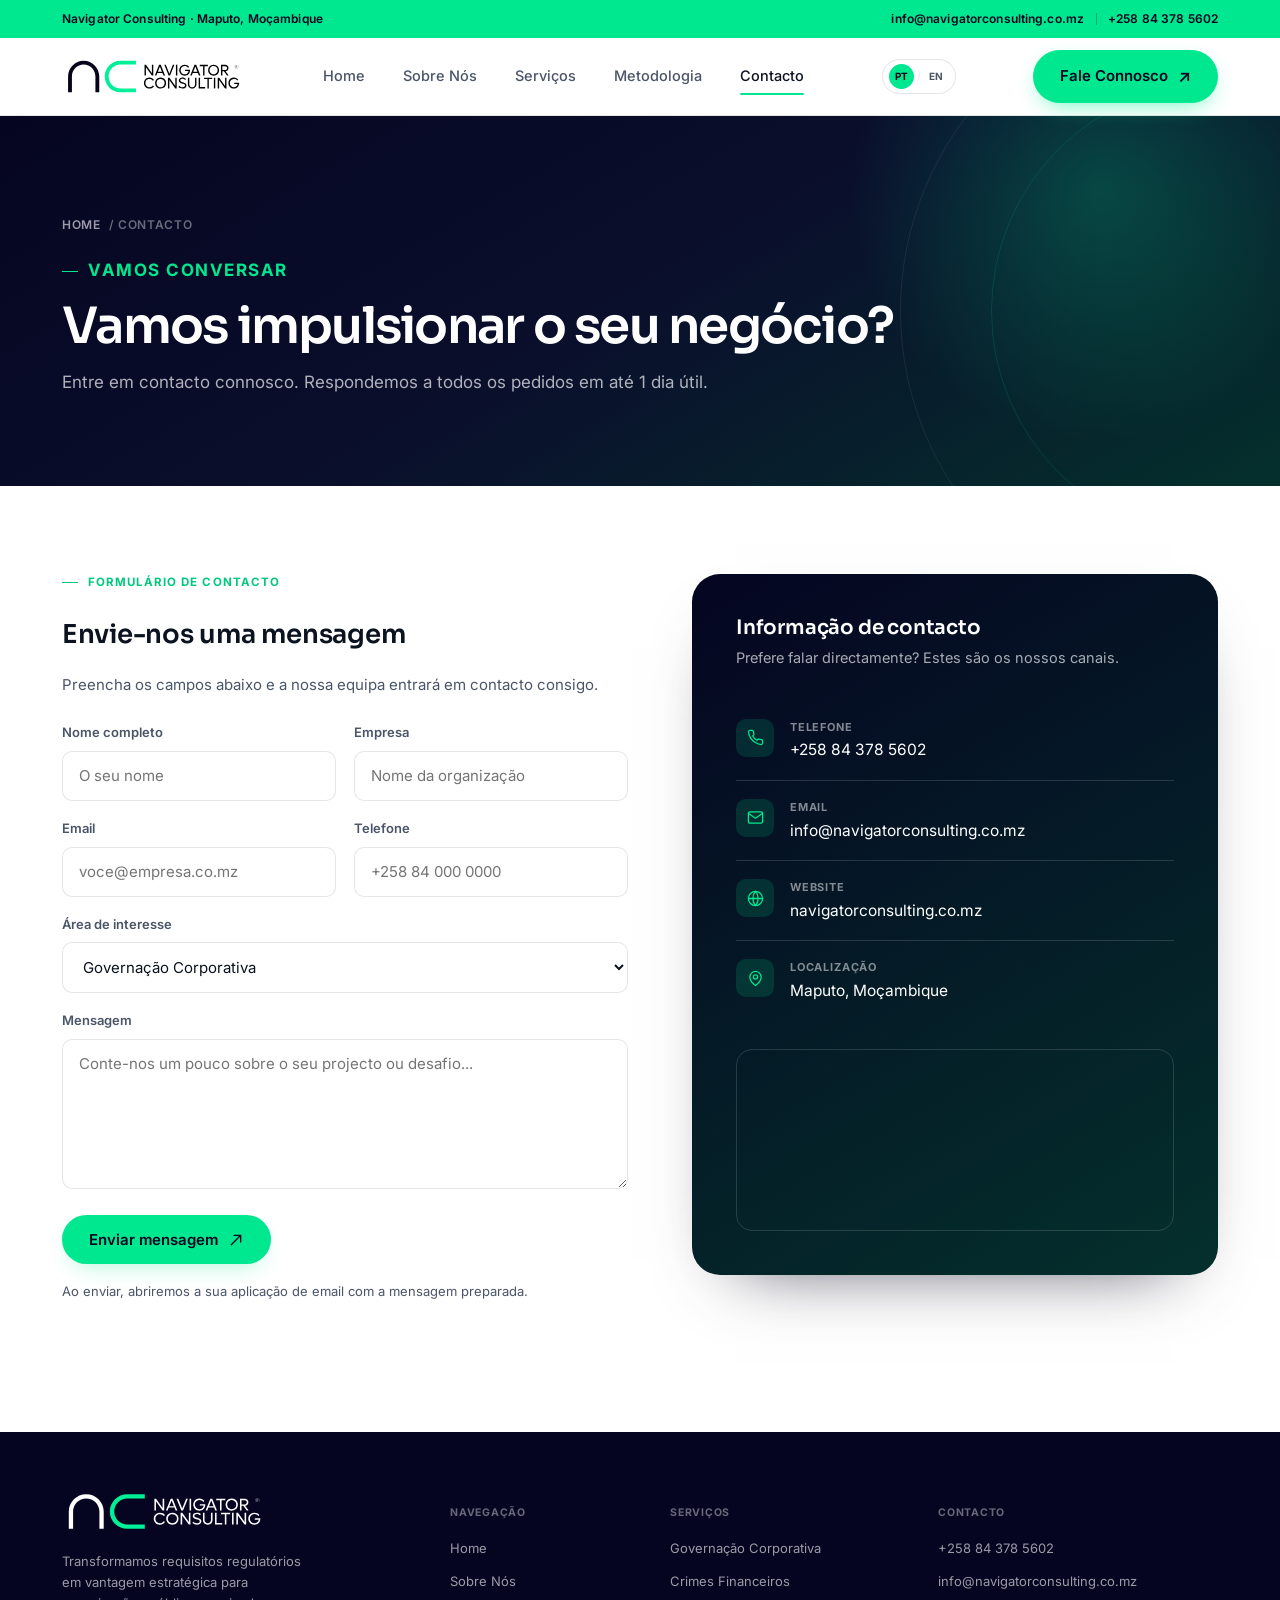
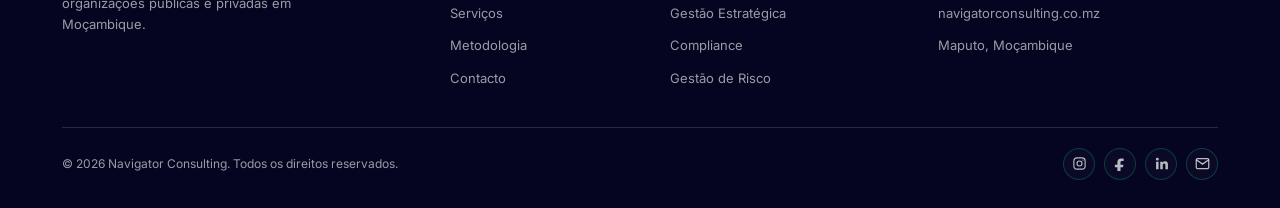
==== commit cf2cfdcf: "Add persistent PT EN language switch" ====
--- a/contacto.html
+++ b/contacto.html
@@ -26,7 +26,7 @@
 <link rel="preconnect" href="https://fonts.googleapis.com">
 <link rel="preconnect" href="https://fonts.gstatic.com" crossorigin>
 <link href="https://fonts.googleapis.com/css2?family=Sora:wght@500;600;700;800&family=Inter:wght@400;500;600;700&display=swap" rel="stylesheet">
-<link rel="stylesheet" href="css/style.css?v=20260811-2">
+<link rel="stylesheet" href="css/style.css?v=20260817-1">
 </head>
 <body>
 
@@ -49,6 +49,9 @@
       <a href="contacto.html" class="active">Contacto</a>
       <a href="https://wa.me/258843785602?text=Ol%C3%A1%20Navigator%20Consulting%2C%20gostaria%20de%20falar%20convosco." class="mobile-whatsapp" target="_blank" rel="noopener noreferrer">Fale Connosco no WhatsApp <span>↗</span></a>
     </nav>
+    <div class="language-switch" role="group" aria-label="Idioma">
+      <button type="button" data-language="pt" aria-pressed="true">PT</button><span>/</span><button type="button" data-language="en" aria-pressed="false">EN</button>
+    </div>
     <div class="nav-cta">
       <a href="https://wa.me/258843785602?text=Ol%C3%A1%20Navigator%20Consulting%2C%20gostaria%20de%20falar%20convosco." class="btn btn-whatsapp" target="_blank" rel="noopener noreferrer">Fale Connosco</a>
       <button class="nav-toggle" id="navToggle" aria-label="Abrir menu" aria-expanded="false" aria-controls="navLinks">
@@ -218,6 +221,7 @@
   </div>
 </footer>
 
-<script src="js/main.js?v=20260806-3"></script>
+<script src="js/language.js?v=20260817-1"></script>
+<script src="js/main.js?v=20260817-1"></script>
 </body>
 </html>
--- a/css/style.css
+++ b/css/style.css
@@ -697,6 +697,51 @@
     margin-left:50%;
     transform:translateX(-50%) scale(.67);
   }
+}
+
+/* PT/EN language control. */
+.language-switch{
+  display:inline-flex;
+  align-items:center;
+  justify-content:center;
+  gap:3px;
+  padding:4px 6px;
+  border:1px solid var(--line);
+  border-radius:999px;
+  background:rgba(255,255,255,.72);
+  flex:0 0 auto;
+}
+.language-switch button{
+  min-width:25px;
+  height:25px;
+  padding:0 5px;
+  border:0;
+  border-radius:999px;
+  color:var(--ink-soft);
+  background:transparent;
+  font:700 10px/1 var(--font-mono);
+  cursor:pointer;
+  transition:color .2s ease,background .2s ease;
+}
+.language-switch button[aria-pressed="true"]{
+  color:var(--navy-950);
+  background:var(--green-500);
+}
+.language-switch button:hover,
+.language-switch button:focus-visible{
+  color:var(--navy-950);
+  outline:none;
+}
+.language-switch span{color:var(--line);font-size:11px;}
+
+@media (max-width:900px){
+  .nav{gap:10px;}
+  .language-switch{margin-left:auto;}
+}
+
+@media (max-width:620px){
+  .language-switch{gap:1px;padding:3px 4px;}
+  .language-switch button{min-width:22px;height:23px;padding:0 3px;font-size:9px;}
 }
 
 /* ---------- CTA band ---------- */
@@ -2163,3 +2208,146 @@
   .hero-expertise__icon{width:26px;height:26px;}
   .hero-expertise__icon svg{width:24px;height:24px;}
 }
+
+/* Desktop keeps the approved side-by-side composition. */
+@media (min-width:901px){
+  .home-hero .hero-grid{
+    place-items:center start;
+    text-align:left;
+  }
+  .home-hero .hero-copy{
+    width:min(68%,790px);
+    max-width:790px;
+    margin:0;
+  }
+  .home-hero .hero-copy h1{
+    max-width:760px;
+    margin-left:0;
+    margin-right:0;
+  }
+  .home-hero .hero-copy > p:not(.eyebrow){
+    max-width:650px;
+    margin-left:0;
+    margin-right:0;
+  }
+  .home-hero .hero-actions{justify-content:flex-start;}
+  .hero-expertise{
+    width:min(100%,720px);
+    margin-left:0;
+    margin-right:0;
+    border-color:rgba(255,255,255,.09);
+    background:rgba(2,7,25,.32);
+    backdrop-filter:blur(7px);
+  }
+}
+
+@media (max-width:900px){
+  .home-hero .wrap{padding-left:0;padding-right:0;}
+  .home-hero .hero-grid{
+    min-height:760px;
+    padding:0 20px 44px;
+    align-items:end;
+  }
+  .home-hero .hero-copy{
+    position:static;
+    width:100%;
+    max-width:620px;
+  }
+  .home-hero .home-hero-media img{
+    object-position:65% top;
+    transform:translate3d(0,0,0) scale(1.035);
+  }
+  .home-hero .home-hero-media::after{
+    background:linear-gradient(180deg,rgba(5,5,33,.08) 0%,rgba(5,5,33,.22) 38%,rgba(5,5,33,.9) 66%,rgba(5,5,33,.97) 100%);
+  }
+  .hero-expertise{
+    position:absolute;
+    z-index:5;
+    top:24px;
+    left:0;
+    display:grid;
+    grid-template-columns:repeat(5,minmax(0,1fr));
+    gap:0;
+    width:100%;
+    max-width:none;
+    height:94px;
+    margin:0;
+    padding:8px 0;
+    border:0;
+    border-radius:0;
+    overflow:visible;
+    background:rgba(2,7,25,.32);
+    backdrop-filter:blur(5px);
+    scroll-snap-type:none;
+  }
+  .hero-expertise__item{
+    min-width:0;
+    min-height:78px;
+    padding:8px 2px;
+    gap:8px;
+    font-size:clamp(7.2px,2.2vw,9px);
+  }
+  .hero-expertise__icon{width:31px;height:31px;}
+  .hero-expertise__icon svg{width:29px;height:29px;}
+  .hero-expertise__icon--leaf{width:27px;height:32px;}
+}
+
+@media (max-width:620px){
+  .home-hero .hero-grid{
+    min-height:950px;
+    padding:430px 16px 42px;
+    align-items:start;
+  }
+  .hero-expertise{
+    top:325px;
+    left:12px;
+    width:calc(100% - 24px);
+    height:76px;
+    padding:5px 2px;
+    border:1px solid rgba(255,255,255,.1);
+    border-radius:14px;
+    background:rgba(2,7,25,.26);
+    backdrop-filter:blur(4px);
+  }
+  .hero-expertise__item{
+    min-height:64px;
+    padding:5px 1px;
+    gap:4px;
+    border-radius:9px;
+    font-size:clamp(6.8px,2vw,8px);
+  }
+  .hero-expertise__icon{width:27px;height:27px;}
+  .hero-expertise__icon svg{width:25px;height:25px;}
+  .hero-expertise__icon--leaf{width:23px;height:27px;}
+  .hero-expertise__icon--leaf i{
+    left:10px;
+    top:3px;
+    height:20px;
+  }
+  .home-hero .hero-copy h1{
+    width:100%;
+    max-width:360px;
+    margin:0 auto 16px;
+    font-family:var(--font-body);
+    font-size:clamp(24px,6.7vw,28px);
+    font-weight:400;
+    line-height:1.06;
+    letter-spacing:-.025em;
+  }
+  .home-hero .hero-copy h1 em{
+    font-weight:500;
+  }
+  .home-hero .hero-copy > p:not(.eyebrow){
+    width:100%;
+    max-width:370px;
+    margin:0 auto 26px;
+    font-size:14px;
+    line-height:1.55;
+  }
+  .home-hero .hero-actions{
+    width:100%;
+    max-width:370px;
+    margin:0 auto;
+    gap:16px;
+  }
+}
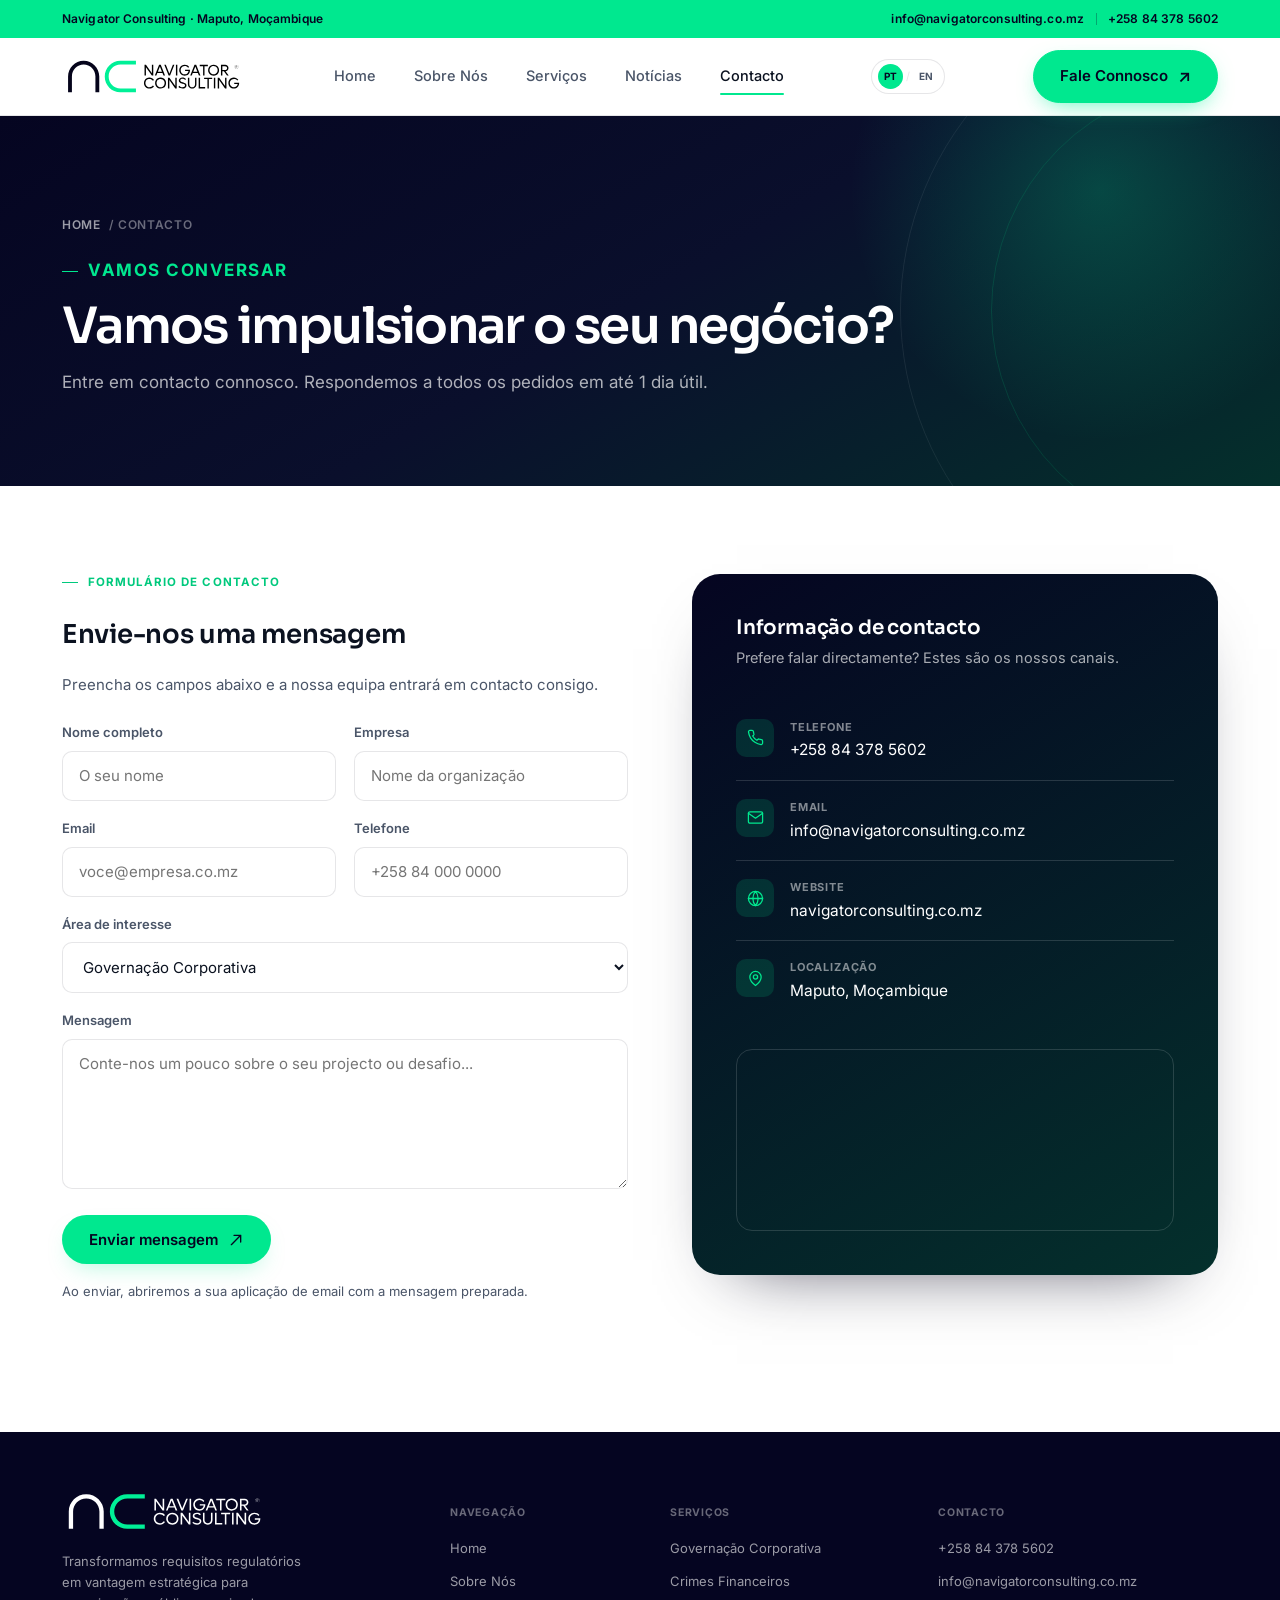
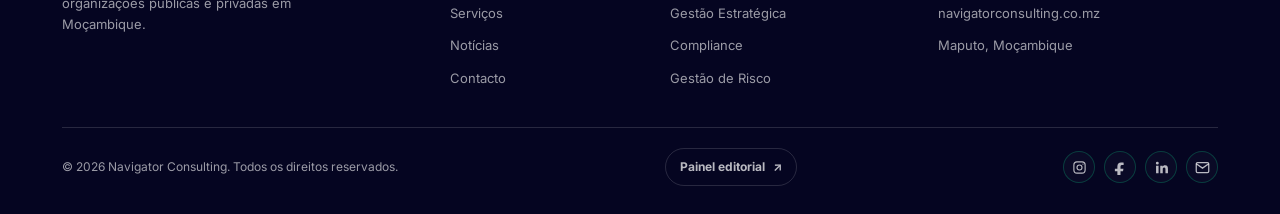
==== commit 59d35f0d: "Add news section and refresh social metadata" ====
--- a/contacto.html
+++ b/contacto.html
@@ -12,21 +12,21 @@
 <meta property="og:title" content="Contacto | Navigator Consulting">
 <meta property="og:description" content="Vamos impulsionar o seu negócio? Entre em contacto com a Navigator Consulting.">
 <meta property="og:url" content="https://salesio.github.io/navigator-consulting/contacto.html">
-<meta property="og:image" content="https://salesio.github.io/navigator-consulting/images/social-preview.jpg">
-<meta property="og:image:secure_url" content="https://salesio.github.io/navigator-consulting/images/social-preview.jpg">
-<meta property="og:image:type" content="image/jpeg">
-<meta property="og:image:width" content="1200">
-<meta property="og:image:height" content="630">
+<meta property="og:image" content="https://salesio.github.io/navigator-consulting/images/hero.png?v=20260819-2">
+<meta property="og:image:secure_url" content="https://salesio.github.io/navigator-consulting/images/hero.png?v=20260819-2">
+<meta property="og:image:type" content="image/png">
+<meta property="og:image:width" content="1860">
+<meta property="og:image:height" content="783">
 <meta property="og:image:alt" content="Navigator Consulting — Governação, Risco e Compliance">
 <meta name="twitter:card" content="summary_large_image">
 <meta name="twitter:title" content="Contacto | Navigator Consulting">
 <meta name="twitter:description" content="Entre em contacto com a nossa equipa em Maputo.">
-<meta name="twitter:image" content="https://salesio.github.io/navigator-consulting/images/social-preview.jpg">
+<meta name="twitter:image" content="https://salesio.github.io/navigator-consulting/images/hero.png?v=20260819-2">
 <link rel="icon" href="images/Logo%20SVG/NC%20Icone.svg" type="image/svg+xml">
 <link rel="preconnect" href="https://fonts.googleapis.com">
 <link rel="preconnect" href="https://fonts.gstatic.com" crossorigin>
 <link href="https://fonts.googleapis.com/css2?family=Sora:wght@500;600;700;800&family=Inter:wght@400;500;600;700&display=swap" rel="stylesheet">
-<link rel="stylesheet" href="css/style.css?v=20260817-1">
+<link rel="stylesheet" href="css/style.css?v=20260819-1">
 </head>
 <body>
 
@@ -45,7 +45,7 @@
       <a href="index.html">Home</a>
       <a href="sobre.html">Sobre Nós</a>
       <a href="servicos.html">Serviços</a>
-      <a href="metodologia.html">Metodologia</a>
+      <a href="noticias.html">Notícias</a>
       <a href="contacto.html" class="active">Contacto</a>
       <a href="https://wa.me/258843785602?text=Ol%C3%A1%20Navigator%20Consulting%2C%20gostaria%20de%20falar%20convosco." class="mobile-whatsapp" target="_blank" rel="noopener noreferrer">Fale Connosco no WhatsApp <span>↗</span></a>
     </nav>
@@ -185,7 +185,7 @@
           <li><a href="index.html">Home</a></li>
           <li><a href="sobre.html">Sobre Nós</a></li>
           <li><a href="servicos.html">Serviços</a></li>
-          <li><a href="metodologia.html">Metodologia</a></li>
+          <li><a href="noticias.html">Notícias</a></li>
           <li><a href="contacto.html">Contacto</a></li>
         </ul>
       </div>
@@ -211,6 +211,7 @@
     </div>
     <div class="footer-bottom">
       <span>&copy; <span data-year></span> Navigator Consulting. Todos os direitos reservados.</span>
+      <a href="painel.html" class="footer-admin-link">Painel editorial <span>↗</span></a>
       <div class="socials">
         <a href="https://www.instagram.com/" target="_blank" rel="noopener noreferrer" aria-label="Instagram"><svg viewBox="0 0 24 24" fill="none" stroke="currentColor" stroke-width="1.8"><rect x="3" y="3" width="18" height="18" rx="5"/><circle cx="12" cy="12" r="4"/><circle cx="17.5" cy="6.5" r="1" fill="currentColor" stroke="none"/></svg></a>
         <a href="https://www.facebook.com/" target="_blank" rel="noopener noreferrer" aria-label="Facebook"><svg viewBox="0 0 24 24" fill="currentColor"><path d="M14 8h3V4.2c-.5-.1-2.2-.2-4.1-.2C9.1 4 7 6.3 7 10.4V14H3v4h4v6h5v-6h4l.7-4H12v-3.2C12 9.6 12.4 8 14 8Z"/></svg></a>
@@ -221,7 +222,7 @@
   </div>
 </footer>
 
-<script src="js/language.js?v=20260817-1"></script>
-<script src="js/main.js?v=20260817-1"></script>
+<script src="js/language.js?v=20260819-1"></script>
+<script src="js/main.js?v=20260819-1"></script>
 </body>
 </html>
--- a/css/style.css
+++ b/css/style.css
@@ -27,6 +27,134 @@
   --radius-md:16px;
   --radius-lg:28px;
   --ease:cubic-bezier(.16,.84,.44,1);
+}
+
+/* ============================================================
+   Newsroom and editorial prototype
+   ============================================================ */
+.footer-admin-link{
+  display:inline-flex;
+  align-items:center;
+  gap:8px;
+  padding:9px 14px;
+  border:1px solid var(--line-invert);
+  border-radius:999px;
+  color:rgba(255,255,255,.72);
+  font-size:12px;
+  font-weight:700;
+  transition:color .2s ease,border-color .2s ease,background .2s ease;
+}
+.footer-admin-link:hover{color:var(--navy-950);border-color:var(--green-500);background:var(--green-500);}
+
+.news-hero{
+  position:relative;
+  overflow:hidden;
+  padding:112px 0 92px;
+  color:#fff;
+  background:
+    radial-gradient(620px 360px at 92% 10%,rgba(0,232,143,.18),transparent 70%),
+    linear-gradient(145deg,var(--navy-950),var(--navy-900) 55%,var(--teal-900));
+}
+.news-hero::after{
+  content:"";
+  position:absolute;
+  right:-120px;top:-260px;
+  width:620px;height:620px;
+  border:1px solid rgba(0,232,143,.12);
+  border-radius:50%;
+  box-shadow:0 0 0 80px rgba(0,232,143,.025),0 0 0 160px rgba(0,197,239,.02);
+}
+.news-hero-inner{position:relative;z-index:1;display:grid;grid-template-columns:1.5fr .72fr;gap:70px;align-items:end;}
+.news-hero h1{max-width:760px;margin-top:18px;font-size:clamp(38px,5vw,64px);line-height:1.02;letter-spacing:-.035em;}
+.news-hero-inner>p{max-width:390px;color:rgba(255,255,255,.68);font-size:17px;line-height:1.6;}
+
+.news-section{padding:72px 0 104px;background:linear-gradient(180deg,#fff,var(--mist-50));}
+.news-toolbar{display:flex;align-items:center;justify-content:space-between;gap:20px;margin-bottom:38px;}
+.news-filters{display:flex;gap:9px;flex-wrap:wrap;}
+.news-filters button{
+  padding:10px 16px;
+  border:1px solid var(--line);
+  border-radius:999px;
+  color:var(--ink-soft);
+  background:#fff;
+  font-size:12px;
+  font-weight:700;
+  cursor:pointer;
+  transition:.2s ease;
+}
+.news-filters button:hover,.news-filters button.is-active{color:var(--navy-950);border-color:var(--green-500);background:var(--green-500);}
+.news-demo-note{flex:0 0 auto;color:var(--ink-soft);font-size:11px;text-transform:uppercase;letter-spacing:.08em;font-weight:700;}
+.news-featured{margin-bottom:30px;}
+.news-card{overflow:hidden;border:1px solid var(--line);border-radius:22px;background:#fff;transition:transform .3s var(--ease),border-color .3s ease;}
+.news-card:hover{transform:translateY(-5px);border-color:rgba(0,201,125,.42);}
+.news-card-media{display:block;overflow:hidden;aspect-ratio:16/10;background:var(--mist-100);}
+.news-card-media img{width:100%;height:100%;object-fit:cover;object-position:center 24%;transition:transform .5s var(--ease);}
+.news-card:hover .news-card-media img{transform:scale(1.035);}
+.news-card-body{padding:26px;}
+.news-meta{display:flex;align-items:center;justify-content:space-between;gap:16px;margin-bottom:15px;color:var(--ink-soft);font-size:11px;font-weight:600;}
+.news-meta span{color:var(--green-600);text-transform:uppercase;letter-spacing:.07em;font-weight:800;}
+.news-card h2{font-size:clamp(20px,2vw,26px);line-height:1.12;letter-spacing:-.02em;}
+.news-card h2 a:hover{color:var(--green-600);}
+.news-card-body>p{margin-top:14px;color:var(--ink-soft);font-size:14px;line-height:1.58;}
+.news-read{display:inline-flex;gap:9px;align-items:center;margin-top:22px;color:var(--ink);font-size:13px;font-weight:800;}
+.news-read span{color:var(--green-600);font-size:16px;transition:transform .2s ease;}
+.news-read:hover span{transform:translate(3px,-3px);}
+.news-card-featured{display:grid;grid-template-columns:1.25fr 1fr;min-height:420px;}
+.news-card-featured .news-card-media{height:100%;aspect-ratio:auto;}
+.news-card-featured .news-card-body{display:flex;flex-direction:column;justify-content:center;padding:clamp(34px,5vw,64px);}
+.news-card-featured h2{font-size:clamp(28px,3.3vw,44px);}
+.news-grid{display:grid;grid-template-columns:repeat(3,minmax(0,1fr));gap:26px;}
+.news-empty{padding:80px 24px;text-align:center;border:1px dashed var(--line);border-radius:20px;background:#fff;}
+.news-empty h2{font-size:24px;}.news-empty p{margin-top:12px;color:var(--ink-soft);}
+
+.article-page{padding:72px 0 110px;background:#fff;}
+.article-header{max-width:900px;text-align:center;}
+.article-back{display:inline-flex;margin-bottom:46px;color:var(--ink-soft);font-size:13px;font-weight:700;}
+.article-header .eyebrow{justify-content:center;}
+.article-header h1{max-width:880px;margin:20px auto 18px;font-size:clamp(36px,5.2vw,62px);line-height:1.02;letter-spacing:-.035em;}
+.article-lede{max-width:740px;margin:0 auto;color:var(--ink-soft);font-size:18px;line-height:1.55;}
+.article-meta{display:flex;justify-content:center;gap:10px;margin-top:24px;color:var(--ink-soft);font-size:12px;font-weight:600;}
+.article-hero{margin-top:54px;overflow:hidden;height:min(610px,58vw);min-height:420px;border-radius:28px;}
+.article-hero img{width:100%;height:100%;object-fit:cover;object-position:center 25%;}
+.article-content{display:grid;grid-template-columns:minmax(0,720px) 280px;justify-content:center;gap:80px;padding-top:64px;}
+.article-body p{margin-bottom:24px;color:#293448;font-size:18px;line-height:1.78;}
+.article-body p:first-child::first-letter{float:left;margin:7px 10px 0 0;color:var(--green-600);font-family:var(--font-display);font-size:58px;font-weight:700;line-height:.75;}
+.article-aside{align-self:start;position:sticky;top:130px;padding:26px;border-left:3px solid var(--green-500);background:var(--mist-50);}
+.article-aside strong{font-family:var(--font-display);font-size:17px;color:var(--ink);}.article-aside p{margin:12px 0 18px;color:var(--ink-soft);font-size:13px;line-height:1.55;}.article-aside a{color:var(--green-600);font-size:13px;font-weight:800;}
+.article-gallery-section{padding-top:70px;}.article-gallery-head{display:flex;align-items:end;justify-content:space-between;margin-bottom:30px;}.article-gallery-head h2{font-size:30px;}
+.article-gallery{columns:3 260px;column-gap:20px;}.article-gallery figure{break-inside:avoid;margin:0 0 20px;overflow:hidden;border-radius:18px;background:var(--mist-100);}.article-gallery img{width:100%;display:block;}
+
+.editor-body{min-height:100vh;background:var(--mist-50);}
+.editor-header{position:sticky;z-index:20;top:0;display:flex;align-items:center;justify-content:space-between;padding:17px clamp(20px,4vw,56px);border-bottom:1px solid var(--line);background:rgba(255,255,255,.94);backdrop-filter:blur(12px);}
+.editor-header-actions{display:flex;gap:10px;}.editor-header-actions a{padding:9px 14px;border:1px solid var(--line);border-radius:999px;color:var(--ink-soft);font-size:12px;font-weight:700;}.editor-header-actions a:hover{color:var(--ink);border-color:var(--green-500);}
+.editor-shell{width:min(1380px,calc(100% - 40px));margin:0 auto;padding:58px 0 90px;}
+.editor-intro{display:grid;grid-template-columns:1fr 420px;gap:60px;align-items:end;margin-bottom:42px;}.editor-intro h1{margin:15px 0 12px;font-size:clamp(34px,4vw,50px);}.editor-intro>div>p:last-child{color:var(--ink-soft);font-size:16px;}
+.editor-notice{padding:20px 22px;border:1px solid rgba(0,201,125,.25);border-radius:16px;background:#eafff6;}.editor-notice strong{color:var(--ink);}.editor-notice p{margin-top:7px;color:var(--ink-soft);font-size:12px;line-height:1.55;}
+.editor-layout{display:grid;grid-template-columns:minmax(0,1.65fr) minmax(310px,.75fr);gap:30px;align-items:start;}
+.editor-form,.editor-sidebar{border:1px solid var(--line);border-radius:22px;background:#fff;}
+.editor-form{padding:34px;}.editor-section-title{display:flex;gap:16px;align-items:flex-start;margin:8px 0 24px;}.editor-section-title>span{display:flex;align-items:center;justify-content:center;width:34px;height:34px;border-radius:50%;color:var(--navy-950);background:var(--green-500);font-size:10px;font-weight:800;}.editor-section-title h2{font-size:19px;}.editor-section-title p{margin-top:5px;color:var(--ink-soft);font-size:12px;}
+.editor-fields{display:grid;grid-template-columns:repeat(2,minmax(0,1fr));gap:18px;margin-bottom:42px;}.editor-field{display:flex;flex-direction:column;gap:8px;}.editor-field-wide{grid-column:1/-1;}.editor-field>span{color:var(--ink);font-size:12px;font-weight:700;}.editor-field input,.editor-field select,.editor-field textarea{width:100%;padding:13px 14px;border:1px solid var(--line);border-radius:10px;color:var(--ink);background:#fff;font:14px/1.5 var(--font-body);outline:none;}.editor-field input:focus,.editor-field select:focus,.editor-field textarea:focus{border-color:var(--green-500);box-shadow:0 0 0 3px rgba(0,232,143,.1);}.editor-field textarea{resize:vertical;}
+.editor-upload-grid{display:grid;grid-template-columns:1fr 1fr;gap:16px;}.editor-upload{position:relative;display:flex;flex-direction:column;gap:6px;padding:22px;border:1px dashed rgba(0,201,125,.5);border-radius:14px;background:var(--mist-50);cursor:pointer;}.editor-upload strong{font-size:14px;}.editor-upload span{color:var(--ink-soft);font-size:11px;}.editor-upload input{margin-top:10px;font-size:11px;}
+.editor-featured-preview{display:flex;align-items:center;justify-content:center;overflow:hidden;min-height:190px;margin-top:18px;border-radius:16px;color:var(--ink-soft);background:var(--mist-100);font-size:12px;}.editor-featured-preview img{width:100%;height:280px;object-fit:cover;}
+.editor-gallery-preview{columns:3 140px;column-gap:12px;margin-top:12px;}.editor-gallery-preview figure{break-inside:avoid;margin:0 0 12px;overflow:hidden;border-radius:10px;}.editor-gallery-preview img{width:100%;display:block;}.editor-gallery-preview>p{padding:24px;color:var(--ink-soft);font-size:12px;}
+.editor-submit-row{display:flex;align-items:center;gap:20px;margin-top:28px;padding-top:26px;border-top:1px solid var(--line);}.editor-submit-row p{color:var(--green-600);font-size:12px;font-weight:700;}
+.editor-sidebar{position:sticky;top:100px;padding:26px;}.editor-sidebar-head{display:flex;align-items:flex-start;justify-content:space-between;gap:12px;padding-bottom:20px;border-bottom:1px solid var(--line);}.editor-sidebar-head h2{font-size:19px;}.editor-sidebar-head button{padding:8px 10px;border:1px solid var(--line);border-radius:8px;color:var(--ink-soft);background:#fff;font-size:10px;font-weight:700;cursor:pointer;}
+.editor-posts{display:flex;flex-direction:column;gap:10px;margin-top:18px;}.editor-post-item{display:flex;align-items:center;justify-content:space-between;gap:14px;padding:14px;border-radius:12px;background:var(--mist-50);}.editor-post-item>div:first-child{display:flex;flex-direction:column;gap:5px;min-width:0;}.editor-post-item strong{overflow:hidden;text-overflow:ellipsis;white-space:nowrap;font-size:12px;}.editor-post-item span{color:var(--ink-soft);font-size:10px;}.editor-post-item>div:last-child{display:flex;gap:8px;}.editor-post-item a,.editor-post-item button{padding:6px 8px;border:1px solid var(--line);border-radius:7px;color:var(--ink-soft);background:#fff;font-size:9px;font-weight:700;cursor:pointer;}.editor-empty{padding:24px 8px;color:var(--ink-soft);font-size:12px;text-align:center;}.editor-help{margin-top:24px;padding:20px;border-radius:14px;color:rgba(255,255,255,.7);background:var(--navy-900);}.editor-help h3{color:#fff;font-size:15px;}.editor-help p{margin-top:8px;font-size:11px;line-height:1.55;}
+
+@media (max-width:980px){
+  .news-hero-inner{grid-template-columns:1fr;gap:22px;}.news-hero-inner>p{max-width:600px;}
+  .news-grid{grid-template-columns:repeat(2,minmax(0,1fr));}
+  .article-content{grid-template-columns:minmax(0,720px);}.article-aside{position:static;}
+  .editor-intro{grid-template-columns:1fr;gap:24px;}.editor-layout{grid-template-columns:1fr;}.editor-sidebar{position:static;}
+}
+@media (max-width:680px){
+  .methodology-title{font-size:clamp(21px,6.4vw,25px)!important;line-height:1.08;}
+  .footer-admin-link{order:3;width:100%;justify-content:center;margin-top:8px;}
+  .news-hero{padding:78px 0 62px;}.news-hero h1{font-size:clamp(32px,9.2vw,42px);}.news-hero-inner>p{font-size:14px;}
+  .news-section{padding:50px 0 72px;}.news-toolbar{align-items:flex-start;flex-direction:column;}.news-filters{width:100%;flex-wrap:nowrap;overflow-x:auto;padding-bottom:7px;scrollbar-width:none;}.news-filters button{flex:0 0 auto;}.news-demo-note{font-size:9px;}
+  .news-card-featured{grid-template-columns:1fr;min-height:0;}.news-card-featured .news-card-media{aspect-ratio:16/10;}.news-card-featured .news-card-body{padding:26px;}.news-card-featured h2{font-size:25px;}.news-grid{grid-template-columns:1fr;}.news-card-body{padding:22px;}
+  .article-page{padding:46px 0 80px;}.article-back{margin-bottom:34px;}.article-header h1{font-size:clamp(31px,9vw,40px);}.article-lede{font-size:15px;}.article-hero{height:62vw;min-height:260px;margin-top:36px;border-radius:18px;}.article-content{gap:34px;padding-top:42px;}.article-body p{font-size:16px;line-height:1.7;}.article-gallery{columns:2 130px;}
+  .editor-header{padding:14px 18px;}.editor-header .brand{width:140px;}.editor-header-actions a:first-child{display:none;}.editor-shell{width:min(100% - 24px,1380px);padding-top:38px;}.editor-intro h1{font-size:32px;}.editor-form,.editor-sidebar{padding:20px;border-radius:16px;}.editor-fields,.editor-upload-grid{grid-template-columns:1fr;}.editor-field-wide{grid-column:auto;}.editor-submit-row{align-items:flex-start;flex-direction:column;}.editor-gallery-preview{columns:2 120px;}
 }
 
 *,*::before,*::after{box-sizing:border-box;}
